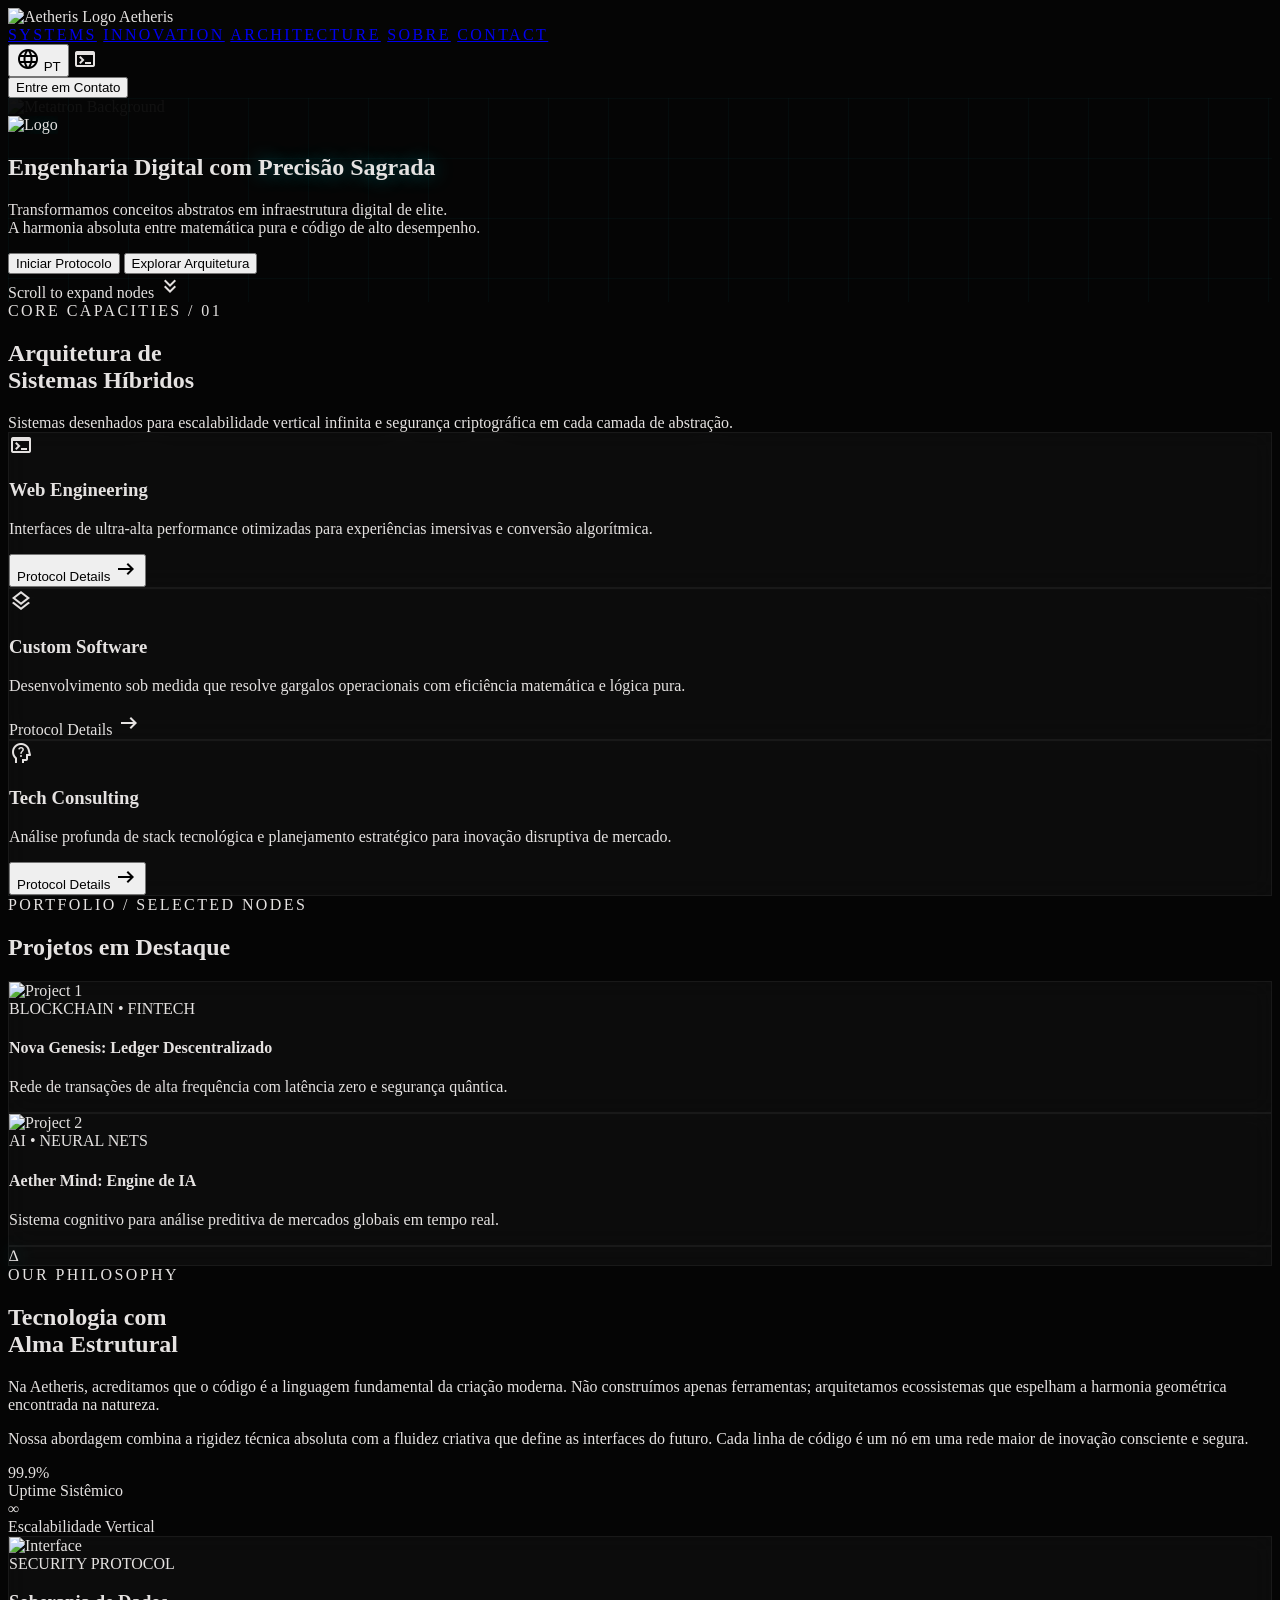
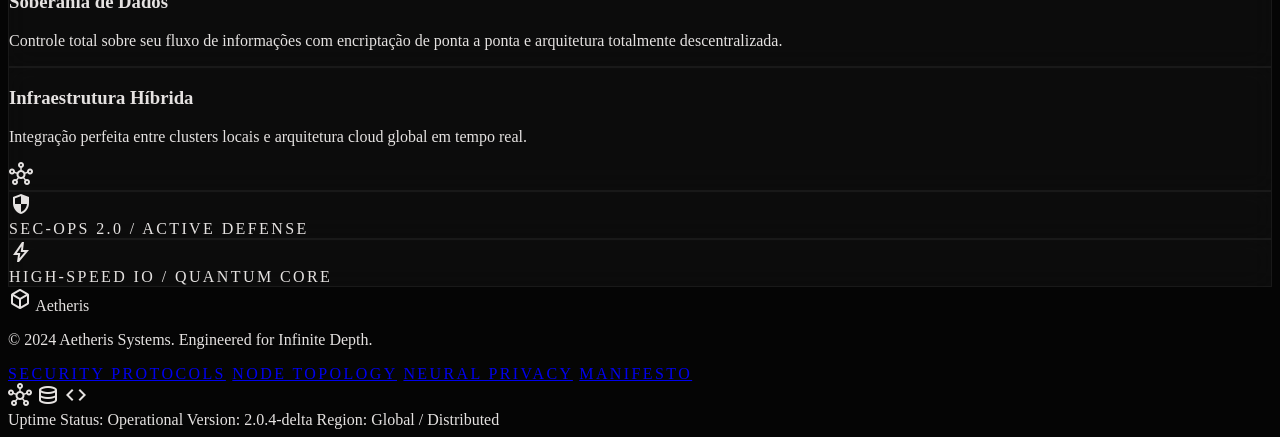
==== index.html @ 891f15b7 "initial commit - Aetheris project" ====
<!DOCTYPE html>

<html class="dark" lang="pt-BR"><head>
<meta charset="utf-8"/>
<meta content="width=device-width, initial-scale=1.0" name="viewport"/>
<script src="https://cdn.tailwindcss.com?plugins=forms,container-queries"></script>
<link href="https://fonts.googleapis.com/css2?family=Space+Grotesk:wght@300;400;500;600;700;800;900&amp;family=Inter:wght@300;400;500;600&amp;display=swap" rel="stylesheet"/>
<link href="https://fonts.googleapis.com/css2?family=Material+Symbols+Outlined:wght,FILL@100..700,0..1&amp;display=swap" rel="stylesheet"/>
<script id="tailwind-config">
      tailwind.config = {
        darkMode: "class",
        theme: {
          extend: {
            "colors": {
                    "surface-container": "#111111",
                    "surface-bright": "#1a1a1a",
                    "surface": "#050505",
                    "inverse-surface": "#e5e2e1",
                    "outline": "#849495",
                    "surface-container-high": "#181818",
                    "secondary": "#ebb2ff",
                    "on-secondary-fixed": "#320047",
                    "tertiary-container": "#d9d8e8",
                    "on-background": "#e5e2e1",
                    "on-secondary": "#520072",
                    "error-container": "#93000a",
                    "on-surface": "#e5e2e1",
                    "tertiary": "#f7f4ff",
                    "on-primary-fixed-variant": "#004f54",
                    "secondary-fixed": "#f8d8ff",
                    "secondary-fixed-dim": "#ebb2ff",
                    "surface-tint": "#00dbe9",
                    "on-error-container": "#ffdad6",
                    "on-primary-container": "#006970",
                    "on-tertiary-fixed": "#1a1b26",
                    "surface-container-low": "#0c0c0c",
                    "inverse-on-surface": "#313030",
                    "on-primary": "#00363a",
                    "primary": "#dbfcff",
                    "surface-container-lowest": "#050505",
                    "on-tertiary": "#2f303b",
                    "outline-variant": "#3b494b",
                    "secondary-container": "#b600f8",
                    "primary-container": "#00f0ff",
                    "on-error": "#690005",
                    "surface-container-highest": "#222222",
                    "on-tertiary-container": "#5d5e6b",
                    "on-secondary-fixed-variant": "#74009f",
                    "tertiary-fixed-dim": "#c6c5d4",
                    "primary-fixed": "#7df4ff",
                    "primary-fixed-dim": "#00dbe9",
                    "background": "#050505",
                    "on-surface-variant": "#aab8b9",
                    "on-primary-fixed": "#002022",
                    "tertiary-fixed": "#e2e1f1",
                    "on-tertiary-fixed-variant": "#454652",
                    "inverse-primary": "#006970",
                    "error": "#ffb4ab",
                    "surface-variant": "#1c1c1c",
                    "on-secondary-container": "#fff6fc",
                    "surface-dim": "#050505"
            },
            "borderRadius": {
                    "DEFAULT": "0px",
                    "lg": "1px",
                    "xl": "2px",
                    "full": "9999px"
            },
            "spacing": {
                    "unit": "4px",
                    "xs": "4px",
                    "sm": "8px",
                    "gutter": "24px",
                    "md": "16px",
                    "xl": "48px",
                    "xxl": "96px",
                    "container-max": "1440px",
                    "lg": "32px"
            },
            "fontFamily": {
                    "h1": ["Space Grotesk"],
                    "mono-data": ["Space Grotesk"],
                    "body-lg": ["Inter"],
                    "h2": ["Space Grotesk"],
                    "body-md": ["Inter"],
                    "h3": ["Space Grotesk"],
                    "label-caps": ["Space Grotesk"]
            },
            "fontSize": {
                    "h1": ["5.5rem", {"lineHeight": "1", "letterSpacing": "-0.04em", "fontWeight": "800"}],
                    "mono-data": ["0.75rem", {"lineHeight": "1.4", "letterSpacing": "0.1em", "fontWeight": "400"}],
                    "body-lg": ["1.25rem", {"lineHeight": "1.6", "letterSpacing": "0.01em", "fontWeight": "300"}],
                    "h2": ["4rem", {"lineHeight": "1.1", "letterSpacing": "-0.02em", "fontWeight": "700"}],
                    "body-md": ["1rem", {"lineHeight": "1.7", "letterSpacing": "0.02em", "fontWeight": "400"}],
                    "h3": ["2.25rem", {"lineHeight": "1.2", "letterSpacing": "-0.01em", "fontWeight": "600"}],
                    "label-caps": ["0.7rem", {"lineHeight": "1", "letterSpacing": "0.25em", "fontWeight": "700"}]
            }
          },
        },
      }
    </script>
<style>
        body { background-color: #050505; color: #e5e2e1; -webkit-font-smoothing: antialiased; }
        .glass-panel {
            background: rgba(255, 255, 255, 0.03);
            backdrop-filter: blur(12px);
            border: 1px solid rgba(255, 255, 255, 0.05);
            transition: all 0.5s cubic-bezier(0.4, 0, 0.2, 1);
        }
        .glass-panel:hover {
            background: rgba(255, 255, 255, 0.06);
            border-color: rgba(0, 240, 255, 0.3);
            box-shadow: 0 0 30px rgba(0, 240, 255, 0.05);
        }
        .glow-cyan { text-shadow: 0 0 20px rgba(0, 240, 255, 0.4); }
        .grid-bg {
            background-image: linear-gradient(rgba(0, 240, 255, 0.03) 1px, transparent 1px), 
                              linear-gradient(90deg, rgba(0, 240, 255, 0.03) 1px, transparent 1px);
            background-size: 60px 60px;
        }
        .action-button { 
            position: relative;
            overflow: hidden;
            transition: all 0.3s ease;
        }
        .action-button::before {
            content: '';
            position: absolute;
            top: 0; left: -100%;
            width: 100%; height: 100%;
            background: linear-gradient(90deg, transparent, rgba(255,255,255,0.2), transparent);
            transition: 0.5s;
        }
        .action-button:hover::before { left: 100%; }
        .metatron-bg {
            animation: rotate 60s linear infinite;
            opacity: 0.05;
        }
        @keyframes rotate { from { transform: rotate(0deg); } to { transform: rotate(360deg); } }
        .floating-light {
            filter: blur(100px);
            border-radius: 50%;
            position: absolute;
            z-index: 0;
            pointer-events: none;
        }
        .editorial-spacing { letter-spacing: 0.15em; text-transform: uppercase; }
    </style>
</head>
<body class="font-body-md overflow-x-hidden selection:bg-primary-container selection:text-on-primary">
<!-- Floating Ambient Lights -->
<div class="floating-light bg-primary-container/10 w-[600px] h-[600px] top-[-200px] left-[-100px]"></div>
<div class="floating-light bg-secondary/10 w-[500px] h-[500px] bottom-[-100px] right-[-100px]"></div>
<div class="floating-light bg-primary-container/5 w-[800px] h-[800px] top-[40%] right-[10%]"></div>
<!-- TopNavBar -->
<header class="fixed top-0 w-full z-50 flex justify-between items-center px-10 py-6 bg-surface/80 backdrop-blur-2xl border-b border-white/5">
<div class="text-2xl font-extrabold text-[#00F0FF] tracking-tighter flex items-center gap-3 group cursor-pointer">
<img alt="Aetheris Logo" class="w-8 h-8 object-contain group-hover:rotate-180 transition-transform duration-700 w-10 h-10" src="https://lh3.googleusercontent.com/aida/[base64]"/>
<span class="font-h1 text-xl uppercase tracking-[0.2em]">Aetheris</span>
</div>
<nav class="hidden lg:flex items-center gap-10 font-['Space_Grotesk'] editorial-spacing text-[10px] font-bold">
<a class="text-zinc-500 hover:text-white transition-colors" href="index.html">Systems</a>
<a class="text-zinc-500 hover:text-white transition-colors" href="#">Innovation</a>
<a class="text-zinc-500 hover:text-white transition-colors" href="#">Architecture</a>
<a class="text-zinc-500 hover:text-white transition-colors" href="sobre.html">Sobre</a>
<a class="text-zinc-500 hover:text-white transition-colors" href="contact.html">Contact</a>
</nav>
<div class="flex items-center gap-8">
<div class="hidden sm:flex gap-6 text-zinc-500">
<button 
  id="languageToggle"
  type="button"
  class="flex items-center gap-2 text-zinc-500 hover:text-primary-container transition-colors"
>
  <span class="material-symbols-outlined text-sm">language</span>
  <span id="languageLabel" class="font-['Space_Grotesk'] text-[9px] tracking-[0.2em] uppercase">PT</span>
</button>
<span class="material-symbols-outlined text-sm cursor-pointer hover:text-primary-container transition-colors">terminal</span>
</div>
<a href="contact.html">
  <button class="bg-white text-black font-['Space_Grotesk'] font-bold text-[9px] tracking-[0.2em] uppercase px-8 py-3 action-button hover:bg-primary-container transition-all">
    Entre em Contato
  </button>
</a>
</div>
</header>
<main>
<!-- Hero Section -->
<section class="relative min-h-screen flex items-center justify-center pt-24 grid-bg">
<!-- Subtle Rotating Metatron -->
<div class="absolute inset-0 flex items-center justify-center pointer-events-none overflow-hidden">
<img alt="Metatron Background" class="metatron-bg w-[1200px] max-w-none" data-alt="Faint, large geometric pattern of Metatron's Cube rotating slowly in the background" src="https://lh3.googleusercontent.com/aida/[base64]"/>
</div>
<div class="container mx-auto px-10 relative z-10 flex flex-col items-center text-center">
<div class="mb-12 relative">
<div class="w-40 h-40 md:w-56 md:h-56 relative flex items-center justify-center">
<img alt="Logo" class="w-full h-full drop-shadow-[0_0_50px_rgba(0,240,255,0.3)] z-10 glow-cyan" data-alt="High-detail crystalline Metatron's Cube logo with neon cyan lines" src="https://lh3.googleusercontent.com/aida/[base64]"/>
<div class="absolute inset-0 bg-primary-container/20 blur-[80px] rounded-full scale-110"></div>
</div>
</div>
<h1 class="font-h1 text-h1 text-on-background mb-8 max-w-5xl tracking-[-0.05em] leading-[0.9]">
                Engenharia Digital com <span class="text-primary-container glow-cyan">Precisão Sagrada</span>
</h1>
<p class="font-body-lg text-body-lg text-on-surface-variant max-w-3xl mb-16 opacity-80">
                Transformamos conceitos abstratos em infraestrutura digital de elite. <br class="hidden md:block"/>A harmonia absoluta entre matemática pura e código de alto desempenho.
            </p>
<div class="flex flex-col sm:flex-row gap-8">
<button class="bg-primary-container text-on-primary font-label-caps text-label-caps px-12 py-6 action-button shadow-[0_10px_40px_rgba(0,240,255,0.2)] hover:shadow-[0_15px_60px_rgba(0,240,255,0.4)] hover:-translate-y-1">
                    Iniciar Protocolo
                </button>
<button class="border border-white/20 text-white font-label-caps text-label-caps px-12 py-6 bg-white/5 backdrop-blur-md hover:bg-white/10 hover:border-white/40 transition-all">
                    Explorar Arquitetura
                </button>
</div>
</div>
<div class="absolute bottom-16 left-1/2 -translate-x-1/2 flex flex-col items-center gap-3 opacity-30">
<span class="text-[9px] font-label-caps tracking-[0.5em] uppercase">Scroll to expand nodes</span>
<span class="material-symbols-outlined animate-bounce text-lg">keyboard_double_arrow_down</span>
</div>
</section>
<!-- Services Section -->
<section class="py-xxl bg-surface relative overflow-hidden">
<div class="container mx-auto px-10 relative z-10">
<div class="flex flex-col md:flex-row justify-between items-end mb-24 gap-12">
<div class="max-w-2xl">
<span class="text-primary-container font-label-caps editorial-spacing mb-6 block">Core Capacities / 01</span>
<h2 class="font-h2 text-h2 text-on-background leading-none">Arquitetura de <br/>Sistemas Híbridos</h2>
</div>
<div class="text-on-surface-variant font-mono-data text-mono-data max-w-xs border-l border-primary-container/20 pl-10 leading-relaxed">
                    Sistemas desenhados para escalabilidade vertical infinita e segurança criptográfica em cada camada de abstração.
                </div>
</div>
<div class="grid grid-cols-1 md:grid-cols-3 gap-10">
<!-- Card 1 -->
<div class="glass-panel p-12 flex flex-col gap-8 group relative overflow-hidden">
<div class="absolute top-0 right-0 w-32 h-32 bg-primary-container/5 blur-3xl -mr-16 -mt-16 group-hover:bg-primary-container/20 transition-colors"></div>
<span class="material-symbols-outlined text-6xl text-primary-container/80 group-hover:scale-110 group-hover:text-primary-container transition-all duration-500">terminal</span>
<div>
<h3 class="font-h3 text-h3 mb-4">Web Engineering</h3>
<p class="text-on-surface-variant font-body-md opacity-70 group-hover:opacity-100 transition-opacity">Interfaces de ultra-alta performance otimizadas para experiências imersivas e conversão algorítmica.</p>
</div>
<button 
    onclick="window.location.href='WebEng.html'" 
    class="group mt-auto flex items-center gap-3 px-4 py-2 border border-primary-container rounded-lg text-primary-container font-label-caps text-[10px] tracking-widest uppercase hover:bg-primary-container hover:text-black transition-all duration-300"
>
    Protocol Details 
    <span class="material-symbols-outlined text-sm group-hover:translate-x-2 transition-transform duration-300">
        arrow_right_alt
    </span>
</button>
</div>
<!-- Card 2 -->
<div class="glass-panel p-12 flex flex-col gap-8 group relative overflow-hidden">
<div class="absolute top-0 right-0 w-32 h-32 bg-secondary/5 blur-3xl -mr-16 -mt-16 group-hover:bg-secondary/20 transition-colors"></div>
<span class="material-symbols-outlined text-6xl text-secondary/80 group-hover:scale-110 group-hover:text-secondary transition-all duration-500">layers</span>
<div>
<h3 class="font-h3 text-h3 mb-4">Custom Software</h3>
<p class="text-on-surface-variant font-body-md opacity-70 group-hover:opacity-100 transition-opacity">Desenvolvimento sob medida que resolve gargalos operacionais com eficiência matemática e lógica pura.</p>
</div>
<div class="mt-auto flex items-center gap-3 text-secondary font-label-caps text-[10px] tracking-widest uppercase">
                        Protocol Details <span class="material-symbols-outlined text-sm group-hover:translate-x-2 transition-transform">arrow_right_alt</span>
</div>
</div>
<!-- Card 3 -->
<div class="glass-panel p-12 flex flex-col gap-8 group relative overflow-hidden">
<div class="absolute top-0 right-0 w-32 h-32 bg-primary-container/5 blur-3xl -mr-16 -mt-16 group-hover:bg-primary-container/20 transition-colors"></div>
<span class="material-symbols-outlined text-6xl text-primary-container/80 group-hover:scale-110 group-hover:text-primary-container transition-all duration-500">psychology_alt</span>
<div>
<h3 class="font-h3 text-h3 mb-4">Tech Consulting</h3>
<p class="text-on-surface-variant font-body-md opacity-70 group-hover:opacity-100 transition-opacity">Análise profunda de stack tecnológica e planejamento estratégico para inovação disruptiva de mercado.</p>
</div>
<button class="mt-auto flex items-center gap-3 text-primary-container font-label-caps text-[10px] tracking-widest uppercase hover:opacity-80 transition-all">
    Protocol Details 
    <span class="material-symbols-outlined text-sm group-hover:translate-x-2 transition-transform">
        arrow_right_alt
    </span>
</button>
</div>
</div>
</div>
</section>
<!-- Featured Projects / Portfolio -->
<section class="py-xxl bg-surface-container-low border-y border-white/5">
<div class="container mx-auto px-10">
<div class="mb-20">
<span class="text-secondary font-label-caps editorial-spacing mb-4 block">Portfolio / Selected Nodes</span>
<h2 class="font-h2 text-h2">Projetos em Destaque</h2>
</div>
<div class="grid grid-cols-1 lg:grid-cols-2 gap-12">
<div class="group relative overflow-hidden glass-panel aspect-[16/9]">
<img alt="Project 1" class="absolute inset-0 w-full h-full object-cover grayscale opacity-40 group-hover:grayscale-0 group-hover:opacity-80 group-hover:scale-105 transition-all duration-700" data-alt="Macro shot of shimmering blue server room LEDs reflecting on glass panels" src="https://lh3.googleusercontent.com/aida-public/[base64]"/>
<div class="absolute inset-0 bg-gradient-to-t from-black via-black/40 to-transparent p-12 flex flex-col justify-end">
<span class="text-primary-container font-mono-data text-[10px] mb-2">BLOCKCHAIN • FINTECH</span>
<h4 class="font-h3 text-2xl mb-4 group-hover:translate-x-2 transition-transform">Nova Genesis: Ledger Descentralizado</h4>
<p class="text-on-surface-variant text-sm max-w-md opacity-0 group-hover:opacity-100 transition-all delay-100">Rede de transações de alta frequência com latência zero e segurança quântica.</p>
</div>
</div>
<div class="group relative overflow-hidden glass-panel aspect-[16/9]">
<img alt="Project 2" class="absolute inset-0 w-full h-full object-cover grayscale opacity-40 group-hover:grayscale-0 group-hover:opacity-80 group-hover:scale-105 transition-all duration-700" data-alt="Futuristic glowing purple architectural render with neural network patterns" src="https://lh3.googleusercontent.com/aida-public/[base64]"/>
<div class="absolute inset-0 bg-gradient-to-t from-black via-black/40 to-transparent p-12 flex flex-col justify-end">
<span class="text-secondary font-mono-data text-[10px] mb-2">AI • NEURAL NETS</span>
<h4 class="font-h3 text-2xl mb-4 group-hover:translate-x-2 transition-transform">Aether Mind: Engine de IA</h4>
<p class="text-on-surface-variant text-sm max-w-md opacity-0 group-hover:opacity-100 transition-all delay-100">Sistema cognitivo para análise preditiva de mercados globais em tempo real.</p>
</div>
</div>
</div>
</div>
</section>
<!-- About Section -->
<section class="py-xxl relative overflow-hidden bg-surface">
<div class="absolute inset-0 grid-bg opacity-10 pointer-events-none"></div>
<div class="container mx-auto px-10 relative z-10">
<div class="grid grid-cols-1 lg:grid-cols-2 gap-32 items-center">
<div class="relative group">
<div class="aspect-square glass-panel rounded-full overflow-hidden border border-primary-container/20 flex items-center justify-center p-16 group-hover:border-primary-container/40 transition-all duration-1000">
<div class="w-full h-full flex items-center justify-center">
  <div class="relative w-72 h-72">

    <div class="absolute inset-0 border border-primary-container/30 rounded-full animate-pulse"></div>

    <div class="absolute inset-6 border border-primary-container/20 rounded-full"></div>

    <div class="absolute inset-12 border border-primary-container/10 rounded-full"></div>

    <div class="absolute inset-0 flex items-center justify-center">
      <span class="text-primary-container text-6xl font-bold tracking-widest glow-cyan">
        ∆
      </span>
    </div>

  </div>
</div>
</div>
<!-- Decorative Orbits -->
<div class="absolute inset-[-20px] border border-primary-container/10 rounded-full animate-[spin_25s_linear_infinite] pointer-events-none"></div>
<div class="absolute inset-[-50px] border border-secondary/5 rounded-full animate-[spin_45s_linear_infinite_reverse] pointer-events-none"></div>
</div>
<div>
<span class="text-primary-container font-label-caps editorial-spacing mb-6 block">Our Philosophy</span>
<h2 class="font-h2 text-h2 mb-10">Tecnologia com <br/>Alma Estrutural</h2>
<div class="space-y-8 text-on-surface-variant font-body-lg">
<p>
                            Na Aetheris, acreditamos que o código é a linguagem fundamental da criação moderna. Não construímos apenas ferramentas; arquitetamos ecossistemas que espelham a harmonia geométrica encontrada na natureza.
                        </p>
<p>
                            Nossa abordagem combina a rigidez técnica absoluta com a fluidez criativa que define as interfaces do futuro. Cada linha de código é um nó em uma rede maior de inovação consciente e segura.
                        </p>
</div>
<div class="mt-16 grid grid-cols-2 gap-12 border-t border-white/5 pt-16">
<div>
<div class="font-h3 text-4xl text-primary-container mb-2">99.9%</div>
<div class="font-mono-data text-[10px] text-zinc-500 uppercase tracking-widest">Uptime Sistêmico</div>
</div>
<div>
<div class="font-h3 text-4xl text-secondary mb-2">∞</div>
<div class="font-mono-data text-[10px] text-zinc-500 uppercase tracking-widest">Escalabilidade Vertical</div>
</div>
</div>
</div>
</div>
</div>
</section>
<!-- Bento Grid / Features -->
<section class="py-xxl bg-surface-container-low">
<div class="container mx-auto px-10">
<div class="grid grid-cols-1 md:grid-cols-4 grid-rows-2 gap-6 h-full md:h-[650px]">
<div class="md:col-span-2 md:row-span-2 glass-panel p-12 flex flex-col justify-end relative group overflow-hidden border-primary-container/10">
<div class="absolute inset-0 bg-gradient-to-t from-surface to-transparent opacity-80 z-10"></div>
<img alt="Interface" class="absolute inset-0 w-full h-full object-cover opacity-30 group-hover:scale-110 transition-transform duration-1000" data-alt="Complex holographic data visualization in a futuristic interface" src="https://lh3.googleusercontent.com/aida-public/[base64]"/>
<div class="relative z-20">
<span class="text-primary-container font-mono-data text-[10px] mb-4 block">SECURITY PROTOCOL</span>
<h3 class="font-h3 text-3xl mb-6">Soberania de Dados</h3>
<p class="text-on-surface-variant max-w-sm font-body-md opacity-80">Controle total sobre seu fluxo de informações com encriptação de ponta a ponta e arquitetura totalmente descentralizada.</p>
</div>
</div>
<div class="md:col-span-2 glass-panel p-10 flex items-center justify-between group hover:bg-white/[0.05]">
<div class="max-w-md">
<h3 class="font-h3 text-2xl mb-3">Infraestrutura Híbrida</h3>
<p class="text-on-surface-variant text-sm opacity-70">Integração perfeita entre clusters locais e arquitetura cloud global em tempo real.</p>
</div>
<span class="material-symbols-outlined text-5xl text-primary-container opacity-30 group-hover:opacity-100 group-hover:rotate-180 transition-all duration-700">hub</span>
</div>
<div class="glass-panel p-10 flex flex-col justify-between group hover:border-secondary/40">
<span class="material-symbols-outlined text-4xl text-secondary mb-8 group-hover:scale-110 transition-transform">security</span>
<div class="font-label-caps editorial-spacing text-[9px] text-on-surface-variant">Sec-Ops 2.0 / Active Defense</div>
</div>
<div class="glass-panel p-10 flex flex-col justify-between bg-primary-container text-on-primary group">
<span class="material-symbols-outlined text-4xl group-hover:animate-pulse">bolt</span>
<div class="font-label-caps editorial-spacing text-[9px]">High-Speed IO / Quantum Core</div>
</div>
</div>
</div>
</section>

  </div>
</form>
</div>
</div>
</div>
</div>
</section>
</main>
<!-- Footer -->
<footer class="w-full py-20 px-10 bg-[#050505] border-t border-white/5">
<div class="container mx-auto">
<div class="flex flex-col md:flex-row justify-between items-start md:items-center gap-12 mb-16">
<div class="flex flex-col gap-4">
<div class="text-2xl font-black text-white flex items-center gap-3">
<span class="material-symbols-outlined text-primary-container text-3xl">deployed_code</span>
<span class="font-h1 text-xl uppercase tracking-[0.2em]">Aetheris</span>
</div>
<p class="font-['Space_Grotesk'] text-[9px] tracking-[0.3em] uppercase text-zinc-600">
                    © 2024 Aetheris Systems. Engineered for Infinite Depth.
                </p>
</div>
<div class="flex flex-wrap gap-x-12 gap-y-6 font-['Space_Grotesk'] editorial-spacing text-[9px] font-bold">
<a class="text-zinc-500 hover:text-white transition-colors" href="Security.html">Security Protocols</a>
<a class="text-zinc-500 hover:text-white transition-colors" href="#">Node Topology</a>
<a class="text-zinc-500 hover:text-white transition-colors" href="#">Neural Privacy</a>
<a class="text-zinc-500 hover:text-white transition-colors" href="#">Manifesto</a>
</div>
<div class="flex gap-6 text-zinc-600">
<span class="material-symbols-outlined cursor-pointer hover:text-primary-container hover:scale-110 transition-all">hub</span>
<span class="material-symbols-outlined cursor-pointer hover:text-primary-container hover:scale-110 transition-all">database</span>
<span class="material-symbols-outlined cursor-pointer hover:text-primary-container hover:scale-110 transition-all">code</span>
</div>
</div>
<div class="pt-8 border-t border-white/5 flex flex-col md:flex-row justify-between items-center gap-4 text-[8px] font-mono-data text-zinc-700 tracking-[0.2em] uppercase">
<span>Uptime Status: Operational</span>
<span>Version: 2.0.4-delta</span>
<span>Region: Global / Distributed</span>
</div>
</div>
</footer>
</body></html>
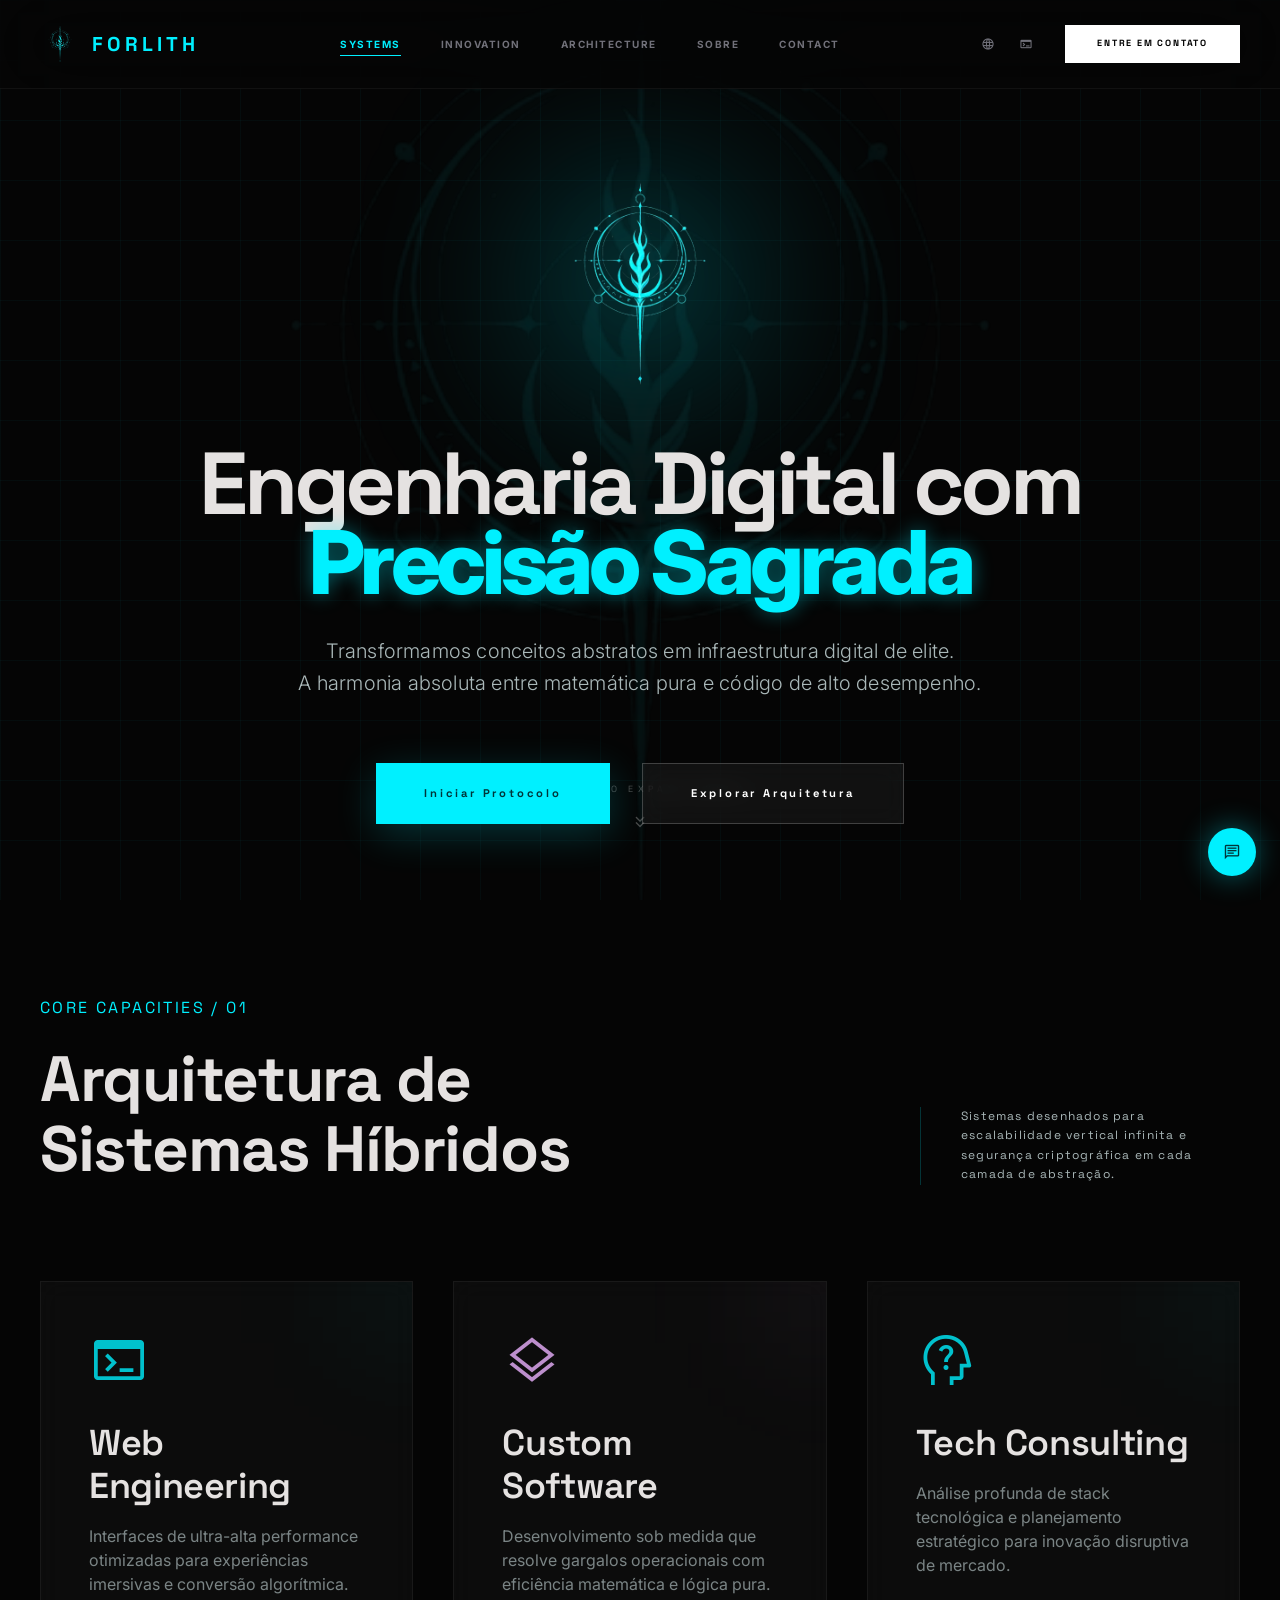
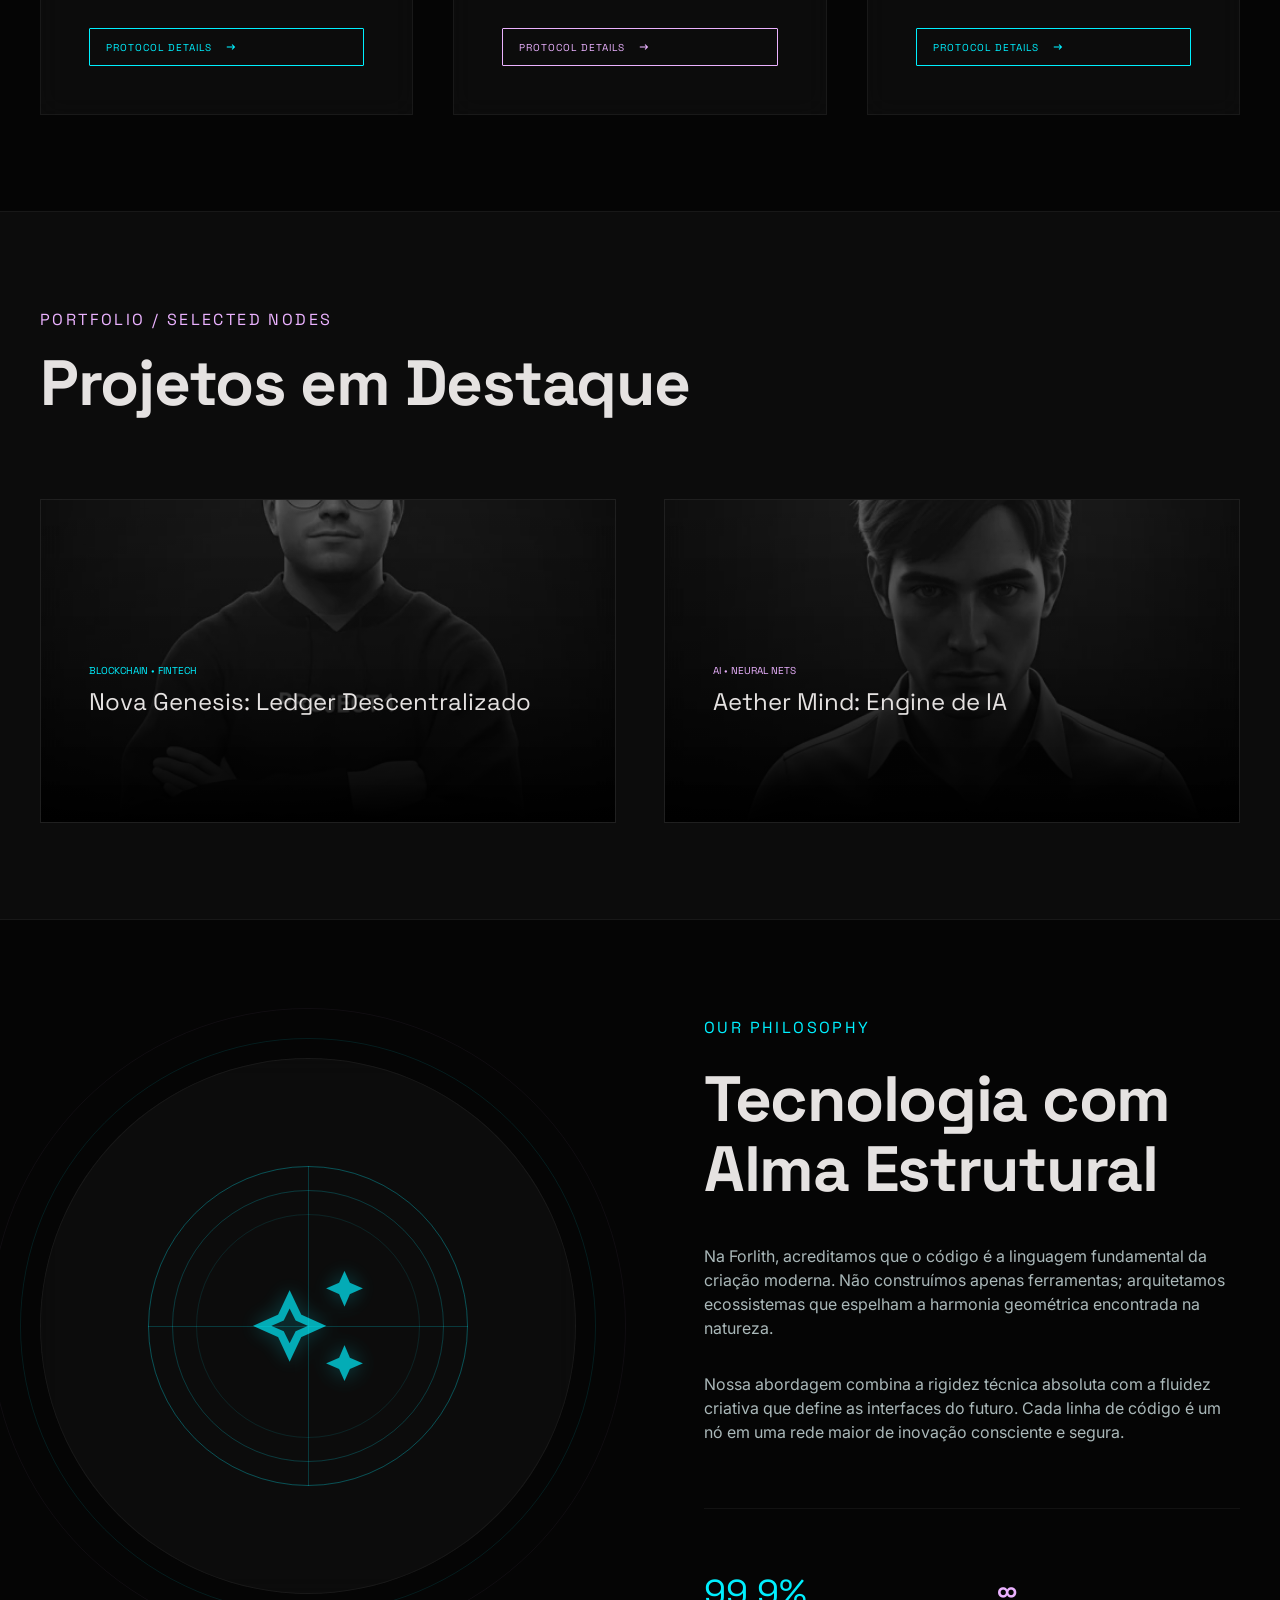
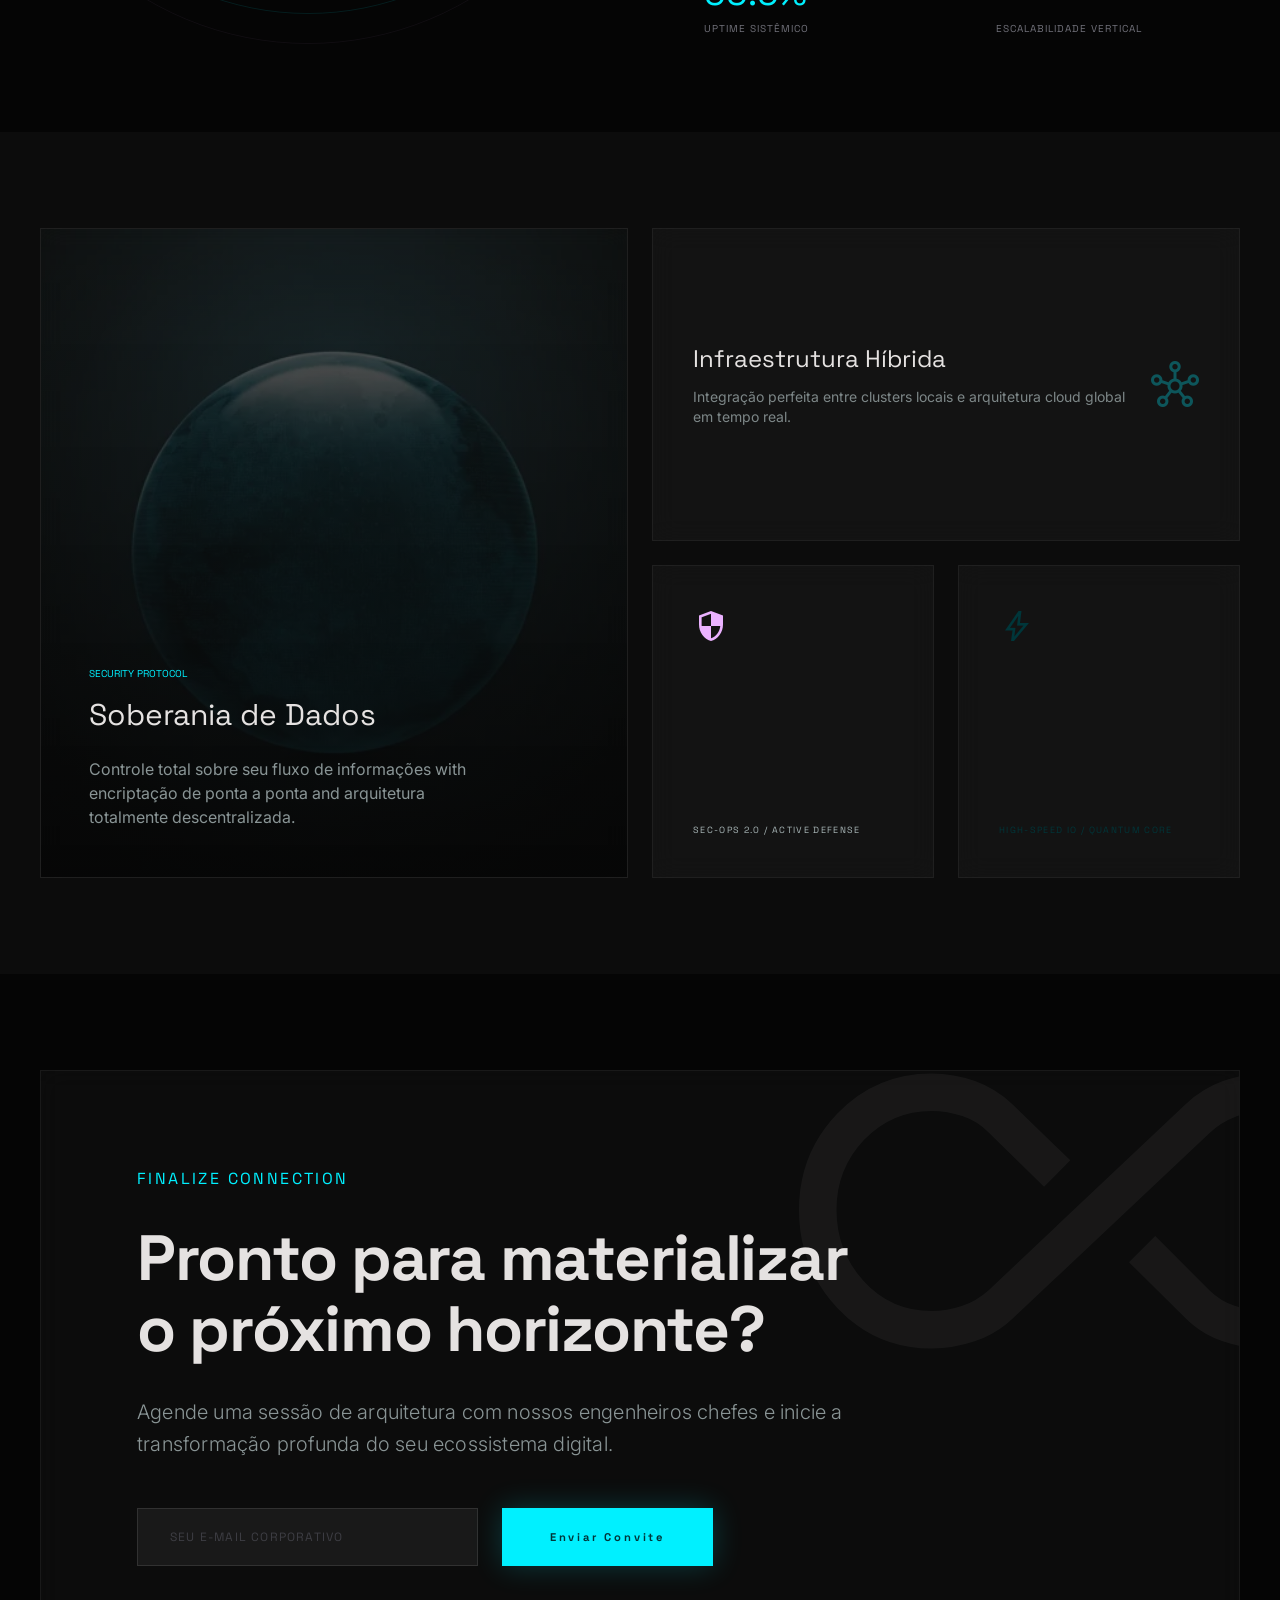
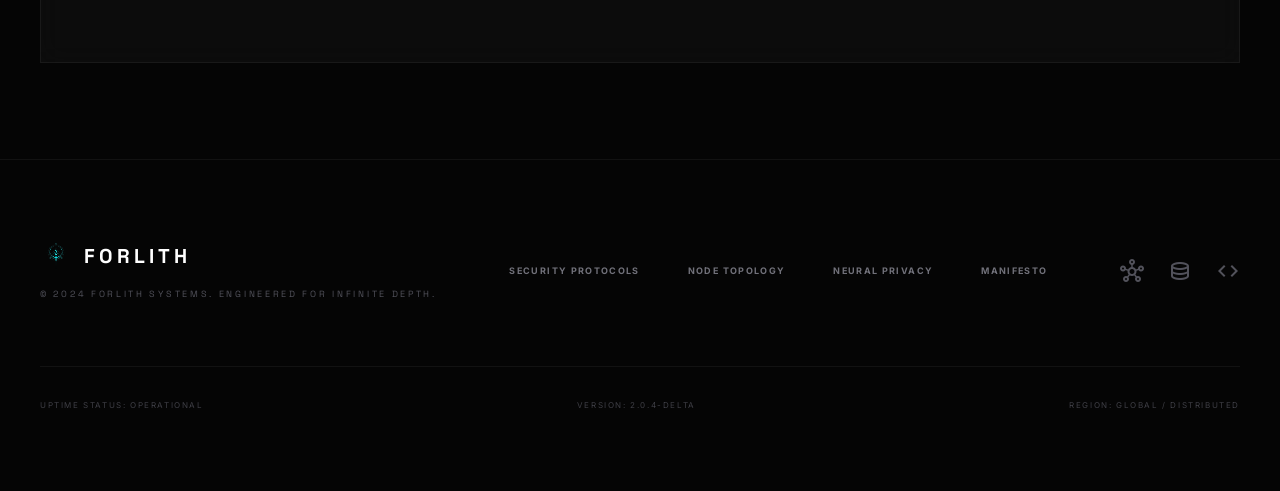
==== commit 825f5e3d: "Melhoria UI" ====
--- a/index.html
+++ b/index.html
@@ -1,435 +1,315 @@
 <!DOCTYPE html>
-
-<html class="dark" lang="pt-BR"><head>
-<meta charset="utf-8"/>
-<meta content="width=device-width, initial-scale=1.0" name="viewport"/>
-<script src="https://cdn.tailwindcss.com?plugins=forms,container-queries"></script>
-<link href="https://fonts.googleapis.com/css2?family=Space+Grotesk:wght@300;400;500;600;700;800;900&amp;family=Inter:wght@300;400;500;600&amp;display=swap" rel="stylesheet"/>
-<link href="https://fonts.googleapis.com/css2?family=Material+Symbols+Outlined:wght,FILL@100..700,0..1&amp;display=swap" rel="stylesheet"/>
-<script id="tailwind-config">
-      tailwind.config = {
-        darkMode: "class",
-        theme: {
-          extend: {
-            "colors": {
-                    "surface-container": "#111111",
-                    "surface-bright": "#1a1a1a",
-                    "surface": "#050505",
-                    "inverse-surface": "#e5e2e1",
-                    "outline": "#849495",
-                    "surface-container-high": "#181818",
-                    "secondary": "#ebb2ff",
-                    "on-secondary-fixed": "#320047",
-                    "tertiary-container": "#d9d8e8",
-                    "on-background": "#e5e2e1",
-                    "on-secondary": "#520072",
-                    "error-container": "#93000a",
-                    "on-surface": "#e5e2e1",
-                    "tertiary": "#f7f4ff",
-                    "on-primary-fixed-variant": "#004f54",
-                    "secondary-fixed": "#f8d8ff",
-                    "secondary-fixed-dim": "#ebb2ff",
-                    "surface-tint": "#00dbe9",
-                    "on-error-container": "#ffdad6",
-                    "on-primary-container": "#006970",
-                    "on-tertiary-fixed": "#1a1b26",
-                    "surface-container-low": "#0c0c0c",
-                    "inverse-on-surface": "#313030",
-                    "on-primary": "#00363a",
-                    "primary": "#dbfcff",
-                    "surface-container-lowest": "#050505",
-                    "on-tertiary": "#2f303b",
-                    "outline-variant": "#3b494b",
-                    "secondary-container": "#b600f8",
-                    "primary-container": "#00f0ff",
-                    "on-error": "#690005",
-                    "surface-container-highest": "#222222",
-                    "on-tertiary-container": "#5d5e6b",
-                    "on-secondary-fixed-variant": "#74009f",
-                    "tertiary-fixed-dim": "#c6c5d4",
-                    "primary-fixed": "#7df4ff",
-                    "primary-fixed-dim": "#00dbe9",
-                    "background": "#050505",
-                    "on-surface-variant": "#aab8b9",
-                    "on-primary-fixed": "#002022",
-                    "tertiary-fixed": "#e2e1f1",
-                    "on-tertiary-fixed-variant": "#454652",
-                    "inverse-primary": "#006970",
-                    "error": "#ffb4ab",
-                    "surface-variant": "#1c1c1c",
-                    "on-secondary-container": "#fff6fc",
-                    "surface-dim": "#050505"
-            },
-            "borderRadius": {
-                    "DEFAULT": "0px",
-                    "lg": "1px",
-                    "xl": "2px",
-                    "full": "9999px"
-            },
-            "spacing": {
-                    "unit": "4px",
-                    "xs": "4px",
-                    "sm": "8px",
-                    "gutter": "24px",
-                    "md": "16px",
-                    "xl": "48px",
-                    "xxl": "96px",
-                    "container-max": "1440px",
-                    "lg": "32px"
-            },
-            "fontFamily": {
-                    "h1": ["Space Grotesk"],
-                    "mono-data": ["Space Grotesk"],
-                    "body-lg": ["Inter"],
-                    "h2": ["Space Grotesk"],
-                    "body-md": ["Inter"],
-                    "h3": ["Space Grotesk"],
-                    "label-caps": ["Space Grotesk"]
-            },
-            "fontSize": {
-                    "h1": ["5.5rem", {"lineHeight": "1", "letterSpacing": "-0.04em", "fontWeight": "800"}],
-                    "mono-data": ["0.75rem", {"lineHeight": "1.4", "letterSpacing": "0.1em", "fontWeight": "400"}],
-                    "body-lg": ["1.25rem", {"lineHeight": "1.6", "letterSpacing": "0.01em", "fontWeight": "300"}],
-                    "h2": ["4rem", {"lineHeight": "1.1", "letterSpacing": "-0.02em", "fontWeight": "700"}],
-                    "body-md": ["1rem", {"lineHeight": "1.7", "letterSpacing": "0.02em", "fontWeight": "400"}],
-                    "h3": ["2.25rem", {"lineHeight": "1.2", "letterSpacing": "-0.01em", "fontWeight": "600"}],
-                    "label-caps": ["0.7rem", {"lineHeight": "1", "letterSpacing": "0.25em", "fontWeight": "700"}]
-            }
-          },
-        },
-      }
-    </script>
-<style>
-        body { background-color: #050505; color: #e5e2e1; -webkit-font-smoothing: antialiased; }
-        .glass-panel {
-            background: rgba(255, 255, 255, 0.03);
-            backdrop-filter: blur(12px);
-            border: 1px solid rgba(255, 255, 255, 0.05);
-            transition: all 0.5s cubic-bezier(0.4, 0, 0.2, 1);
-        }
-        .glass-panel:hover {
-            background: rgba(255, 255, 255, 0.06);
-            border-color: rgba(0, 240, 255, 0.3);
-            box-shadow: 0 0 30px rgba(0, 240, 255, 0.05);
-        }
-        .glow-cyan { text-shadow: 0 0 20px rgba(0, 240, 255, 0.4); }
-        .grid-bg {
-            background-image: linear-gradient(rgba(0, 240, 255, 0.03) 1px, transparent 1px), 
-                              linear-gradient(90deg, rgba(0, 240, 255, 0.03) 1px, transparent 1px);
-            background-size: 60px 60px;
-        }
-        .action-button { 
-            position: relative;
-            overflow: hidden;
-            transition: all 0.3s ease;
-        }
-        .action-button::before {
-            content: '';
-            position: absolute;
-            top: 0; left: -100%;
-            width: 100%; height: 100%;
-            background: linear-gradient(90deg, transparent, rgba(255,255,255,0.2), transparent);
-            transition: 0.5s;
-        }
-        .action-button:hover::before { left: 100%; }
-        .metatron-bg {
-            animation: rotate 60s linear infinite;
-            opacity: 0.05;
-        }
-        @keyframes rotate { from { transform: rotate(0deg); } to { transform: rotate(360deg); } }
-        .floating-light {
-            filter: blur(100px);
-            border-radius: 50%;
-            position: absolute;
-            z-index: 0;
-            pointer-events: none;
-        }
-        .editorial-spacing { letter-spacing: 0.15em; text-transform: uppercase; }
-    </style>
-</head>
-<body class="font-body-md overflow-x-hidden selection:bg-primary-container selection:text-on-primary">
-<!-- Floating Ambient Lights -->
-<div class="floating-light bg-primary-container/10 w-[600px] h-[600px] top-[-200px] left-[-100px]"></div>
-<div class="floating-light bg-secondary/10 w-[500px] h-[500px] bottom-[-100px] right-[-100px]"></div>
-<div class="floating-light bg-primary-container/5 w-[800px] h-[800px] top-[40%] right-[10%]"></div>
-<!-- TopNavBar -->
-<header class="fixed top-0 w-full z-50 flex justify-between items-center px-10 py-6 bg-surface/80 backdrop-blur-2xl border-b border-white/5">
-<div class="text-2xl font-extrabold text-[#00F0FF] tracking-tighter flex items-center gap-3 group cursor-pointer">
-<img alt="Aetheris Logo" class="w-8 h-8 object-contain group-hover:rotate-180 transition-transform duration-700 w-10 h-10" src="https://lh3.googleusercontent.com/aida/[base64]"/>
-<span class="font-h1 text-xl uppercase tracking-[0.2em]">Aetheris</span>
-</div>
-<nav class="hidden lg:flex items-center gap-10 font-['Space_Grotesk'] editorial-spacing text-[10px] font-bold">
-<a class="text-zinc-500 hover:text-white transition-colors" href="index.html">Systems</a>
-<a class="text-zinc-500 hover:text-white transition-colors" href="#">Innovation</a>
-<a class="text-zinc-500 hover:text-white transition-colors" href="#">Architecture</a>
-<a class="text-zinc-500 hover:text-white transition-colors" href="sobre.html">Sobre</a>
-<a class="text-zinc-500 hover:text-white transition-colors" href="contact.html">Contact</a>
-</nav>
-<div class="flex items-center gap-8">
-<div class="hidden sm:flex gap-6 text-zinc-500">
-<button 
-  id="languageToggle"
-  type="button"
-  class="flex items-center gap-2 text-zinc-500 hover:text-primary-container transition-colors"
->
-  <span class="material-symbols-outlined text-sm">language</span>
-  <span id="languageLabel" class="font-['Space_Grotesk'] text-[9px] tracking-[0.2em] uppercase">PT</span>
-</button>
-<span class="material-symbols-outlined text-sm cursor-pointer hover:text-primary-container transition-colors">terminal</span>
-</div>
-<a href="contact.html">
-  <button class="bg-white text-black font-['Space_Grotesk'] font-bold text-[9px] tracking-[0.2em] uppercase px-8 py-3 action-button hover:bg-primary-container transition-all">
-    Entre em Contato
-  </button>
-</a>
-</div>
-</header>
-<main>
-<!-- Hero Section -->
-<section class="relative min-h-screen flex items-center justify-center pt-24 grid-bg">
-<!-- Subtle Rotating Metatron -->
-<div class="absolute inset-0 flex items-center justify-center pointer-events-none overflow-hidden">
-<img alt="Metatron Background" class="metatron-bg w-[1200px] max-w-none" data-alt="Faint, large geometric pattern of Metatron's Cube rotating slowly in the background" src="https://lh3.googleusercontent.com/aida/[base64]"/>
-</div>
-<div class="container mx-auto px-10 relative z-10 flex flex-col items-center text-center">
-<div class="mb-12 relative">
-<div class="w-40 h-40 md:w-56 md:h-56 relative flex items-center justify-center">
-<img alt="Logo" class="w-full h-full drop-shadow-[0_0_50px_rgba(0,240,255,0.3)] z-10 glow-cyan" data-alt="High-detail crystalline Metatron's Cube logo with neon cyan lines" src="https://lh3.googleusercontent.com/aida/[base64]"/>
-<div class="absolute inset-0 bg-primary-container/20 blur-[80px] rounded-full scale-110"></div>
-</div>
-</div>
-<h1 class="font-h1 text-h1 text-on-background mb-8 max-w-5xl tracking-[-0.05em] leading-[0.9]">
-                Engenharia Digital com <span class="text-primary-container glow-cyan">Precisão Sagrada</span>
-</h1>
-<p class="font-body-lg text-body-lg text-on-surface-variant max-w-3xl mb-16 opacity-80">
-                Transformamos conceitos abstratos em infraestrutura digital de elite. <br class="hidden md:block"/>A harmonia absoluta entre matemática pura e código de alto desempenho.
-            </p>
-<div class="flex flex-col sm:flex-row gap-8">
-<button class="bg-primary-container text-on-primary font-label-caps text-label-caps px-12 py-6 action-button shadow-[0_10px_40px_rgba(0,240,255,0.2)] hover:shadow-[0_15px_60px_rgba(0,240,255,0.4)] hover:-translate-y-1">
-                    Iniciar Protocolo
+<html class="dark" lang="pt-BR">
+  <head>
+    <meta charset="utf-8" />
+    <meta content="width=device-width, initial-scale=1.0" name="viewport" />
+
+    <link href="https://fonts.googleapis.com/css2?family=Space+Grotesk:wght@300;400;500;600;700;800;900&amp;family=Inter:wght@300;400;500;600&amp;display=swap" rel="stylesheet" />
+    <link href="https://fonts.googleapis.com/css2?family=Material+Symbols+Outlined:wght,FILL@100..700,0..1&amp;display=swap" rel="stylesheet" />
+    <script src="assets/js/tailwind.config.js"></script>
+    <link href="assets/css/style.css" rel="stylesheet" />
+    <title>Forlith - Systems</title>
+    <meta name="description" content="Engenharia Web e Sistemas Personalizados da Forlith." />
+
+    <!-- SEO & Open Graph Meta Tags -->
+    <meta property="og:title" content="Forlith - Engenharia Web e Sistemas Personalizados" />
+    <meta property="og:description" content="Transformamos conceitos abstratos em infraestrutura digital de elite." />
+    <meta property="og:image" content="assets/images/image_2.webp" />
+    <meta property="og:type" content="website" />
+    <meta name="twitter:card" content="summary_large_image" />
+  </head>
+
+  <body class="font-body-md overflow-x-hidden selection:bg-primary-container selection:text-on-primary">
+    <!-- Chatbot Widget -->
+    <div id="chatbot" class="fixed bottom-6 right-6 z-[9999] font-['Inter']">
+      <button id="chatToggle" class="bg-primary-container text-on-primary w-12 h-12 rounded-full shadow-[0_0_30px_rgba(0,240,255,0.4)] flex items-center justify-center">
+        <span class="material-symbols-outlined text-lg">chat</span>
+      </button>
+
+      <div id="chatWindow" class="hidden w-[280px] max-w-[calc(100vw-32px)] mt-4 glass-panel bg-surface-container-highest border border-primary-container/20">
+        <div class="p-4 border-b border-white/10">
+          <h3 class="font-['Space_Grotesk'] text-primary-container uppercase tracking-[0.2em] text-sm">
+            Forlith Assistant
+          </h3>
+          <p class="text-on-surface-variant text-xs mt-2">
+            Escolha uma pergunta ou digite sua dúvida.
+          </p>
+        </div>
+
+        <div id="chatMessages" class="p-4 h-[240px] overflow-y-auto flex flex-col gap-3 text-sm">
+          <div class="bg-white/5 border border-white/10 p-3 text-on-surface">
+            Olá! Sou o assistente da Forlith. Como posso ajudar?
+          </div>
+        </div>
+
+        <div class="p-4 border-t border-white/10">
+          <div class="grid grid-cols-1 gap-2 mb-3">
+            <button class="chat-option" data-question="servicos">Quais serviços vocês oferecem?</button>
+            <button class="chat-option" data-question="prazo">Qual o prazo médio de um projeto?</button>
+            <button class="chat-option" data-question="orcamento">Como solicito um orçamento?</button>
+          </div>
+
+          <div class="flex gap-2">
+            <input id="chatInput" class="bg-white/5 border border-white/10 px-3 py-3 text-white focus:outline-none focus:border-primary-container w-full text-xs" placeholder="Digite sua dúvida..." />
+            <button id="chatSend" class="bg-primary-container text-on-primary px-4 font-bold">
+              Enviar
+            </button>
+          </div>
+        </div>
+      </div>
+    </div>
+
+    <div id="app-header"></div>
+
+    <main>
+      <!-- Hero Section -->
+      <section class="relative min-h-screen flex items-center justify-center pt-24 grid-bg">
+        <!-- Subtle Rotating Metatron -->
+        <div class="absolute inset-0 flex items-center justify-center pointer-events-none overflow-hidden">
+          <img alt="Metatron Background" class="metatron-bg w-[1200px] max-w-none" data-alt="Faint, large geometric pattern of Metatron's Cube rotating slowly in the background" src="assets/images/image_2.webp" />
+        </div>
+
+        <div class="container mx-auto px-10 relative z-10 flex flex-col items-center text-center">
+          <div class="mb-12 relative">
+            <div class="w-40 h-40 md:w-56 md:h-56 relative flex items-center justify-center">
+              <img alt="Logo" class="w-full h-full drop-shadow-[0_0_50px_rgba(0,240,255,0.3)] z-10 glow-cyan" data-alt="High-detail crystalline Metatron's Cube logo with neon cyan lines" src="assets/images/image_2.webp" />
+              <div class="absolute inset-0 bg-primary-container/20 blur-[80px] rounded-full scale-110"></div>
+            </div>
+          </div>
+
+          <h1 class="font-h1 text-h1 text-on-background mb-8 max-w-5xl tracking-[-0.05em] leading-[0.9] animate-on-scroll">
+            Engenharia Digital com <span class="text-primary-container glow-cyan">Precisão Sagrada</span>
+          </h1>
+
+          <p class="font-body-lg text-body-lg text-on-surface-variant max-w-3xl mb-16 opacity-80 animate-on-scroll" style="transition-delay: 0.1s;">
+            Transformamos conceitos abstratos em infraestrutura digital de elite. <br class="hidden md:block" />
+            A harmonia absoluta entre matemática pura e código de alto desempenho.
+          </p>
+
+          <div class="flex flex-col sm:flex-row gap-8 animate-on-scroll" style="transition-delay: 0.2s;">
+            <button class="bg-primary-container text-on-primary font-label-caps text-label-caps px-12 py-6 action-button shadow-[0_10px_40px_rgba(0,240,255,0.2)] hover:shadow-[0_15px_60px_rgba(0,240,255,0.4)] hover:-translate-y-1">
+              Iniciar Protocolo
+            </button>
+            <button class="border border-white/20 text-white font-label-caps text-label-caps px-12 py-6 bg-white/5 backdrop-blur-md hover:bg-white/10 hover:border-white/40 transition-all">
+              Explorar Arquitetura
+            </button>
+          </div>
+        </div>
+
+        <div class="absolute bottom-16 left-1/2 -translate-x-1/2 flex flex-col items-center gap-3 opacity-30">
+          <span class="text-[9px] font-label-caps tracking-[0.5em] uppercase">Scroll to expand nodes</span>
+          <span class="material-symbols-outlined animate-bounce text-lg">keyboard_double_arrow_down</span>
+        </div>
+      </section>
+
+      <!-- Services Section -->
+      <section class="py-xxl bg-surface relative overflow-hidden">
+        <div class="container mx-auto px-10 relative z-10">
+          <div class="flex flex-col md:flex-row justify-between items-end mb-24 gap-12">
+            <div class="max-w-2xl animate-on-scroll">
+              <span class="text-primary-container font-label-caps editorial-spacing mb-6 block">Core Capacities / 01</span>
+              <h2 class="font-h2 text-h2 text-on-background leading-none">Arquitetura de <br />Sistemas Híbridos</h2>
+            </div>
+            <div class="text-on-surface-variant font-mono-data text-mono-data max-w-xs border-l border-primary-container/20 pl-10 leading-relaxed">
+              Sistemas desenhados para escalabilidade vertical infinita e segurança criptográfica em cada camada de abstração.
+            </div>
+          </div>
+
+          <div class="grid grid-cols-1 md:grid-cols-3 gap-10">
+            <!-- Card 1 -->
+            <div class="glass-panel p-12 flex flex-col gap-8 group relative overflow-hidden animate-on-scroll">
+              <div class="absolute top-0 right-0 w-32 h-32 bg-primary-container/5 blur-3xl -mr-16 -mt-16 group-hover:bg-primary-container/20 transition-colors"></div>
+              <span class="material-symbols-outlined text-6xl text-primary-container/80 group-hover:scale-110 group-hover:text-primary-container transition-all duration-500">terminal</span>
+              <div>
+                <h3 class="font-h3 text-h3 mb-4">Web Engineering</h3>
+                <p class="text-on-surface-variant font-body-md opacity-70 group-hover:opacity-100 transition-opacity">Interfaces de ultra-alta performance otimizadas para experiências imersivas e conversão algorítmica.</p>
+              </div>
+              <button id="btn-web-engineering" class="group mt-auto flex items-center gap-3 px-4 py-2 border border-primary-container rounded-lg text-primary-container font-label-caps text-[10px] tracking-widest uppercase hover:bg-primary-container hover:text-black transition-all duration-300">
+                Protocol Details
+                <span class="material-symbols-outlined text-sm group-hover:translate-x-2 transition-transform duration-300">arrow_right_alt</span>
+              </button>
+            </div>
+
+            <!-- Card 2 -->
+            <div class="glass-panel p-12 flex flex-col gap-8 group relative overflow-hidden animate-on-scroll">
+              <div class="absolute top-0 right-0 w-32 h-32 bg-secondary/5 blur-3xl -mr-16 -mt-16 group-hover:bg-secondary/20 transition-colors"></div>
+              <span class="material-symbols-outlined text-6xl text-secondary/80 group-hover:scale-110 group-hover:text-secondary transition-all duration-500">layers</span>
+              <div>
+                <h3 class="font-h3 text-h3 mb-4">Custom Software</h3>
+                <p class="text-on-surface-variant font-body-md opacity-70 group-hover:opacity-100 transition-opacity">Desenvolvimento sob medida que resolve gargalos operacionais com eficiência matemática e lógica pura.</p>
+              </div>
+              <button id="btn-custom-software" class="group mt-auto flex items-center gap-3 px-4 py-2 border border-secondary rounded-lg text-secondary font-label-caps text-[10px] tracking-widest uppercase hover:bg-secondary hover:text-black transition-all duration-300">
+                Protocol Details
+                <span class="material-symbols-outlined text-sm group-hover:translate-x-2 transition-transform duration-300">arrow_right_alt</span>
+              </button>
+            </div>
+
+            <!-- Card 3 -->
+            <div class="glass-panel p-12 flex flex-col gap-8 group relative overflow-hidden animate-on-scroll" style="transition-delay: 0.1s;">
+              <div class="absolute top-0 right-0 w-32 h-32 bg-primary-container/5 blur-3xl -mr-16 -mt-16 group-hover:bg-primary-container/20 transition-colors"></div>
+              <span class="material-symbols-outlined text-6xl text-primary-container/80 group-hover:scale-110 group-hover:text-primary-container transition-all duration-500">psychology_alt</span>
+              <div>
+                <h3 class="font-h3 text-h3 mb-4">Tech Consulting</h3>
+                <p class="text-on-surface-variant font-body-md opacity-70 group-hover:opacity-100 transition-opacity">Análise profunda de stack tecnológica e planejamento estratégico para inovação disruptiva de mercado.</p>
+              </div>
+              <button id="btn-tech-consulting" class="group mt-auto flex items-center gap-3 px-4 py-2 border border-primary-container rounded-lg text-primary-container font-label-caps text-[10px] tracking-widest uppercase hover:bg-primary-container hover:text-black transition-all duration-300">
+                Protocol Details
+                <span class="material-symbols-outlined text-sm group-hover:translate-x-2 transition-transform duration-300">arrow_right_alt</span>
+              </button>
+            </div>
+          </div>
+        </div>
+      </section>
+
+      <!-- Featured Projects / Portfolio -->
+      <section class="py-xxl bg-surface-container-low border-y border-white/5">
+        <div class="container mx-auto px-10">
+          <div class="mb-20 animate-on-scroll">
+            <span class="text-secondary font-label-caps editorial-spacing mb-4 block">Portfolio / Selected Nodes</span>
+            <h2 class="font-h2 text-h2">Projetos em Destaque</h2>
+          </div>
+
+          <div class="grid grid-cols-1 lg:grid-cols-2 gap-12">
+            <div class="group relative overflow-hidden glass-panel aspect-[16/9] animate-on-scroll" style="transition-delay: 0.1s;">
+              <img alt="Project 1" class="absolute inset-0 w-full h-full object-cover grayscale opacity-40 group-hover:grayscale-0 group-hover:opacity-80 group-hover:scale-105 transition-all duration-700" data-alt="Macro shot of shimmering blue server room LEDs reflecting on glass panels" src="assets/images/image_6.webp" />
+              <div class="absolute inset-0 bg-gradient-to-t from-black via-black/40 to-transparent p-12 flex flex-col justify-end">
+                <span class="text-primary-container font-mono-data text-[10px] mb-2">BLOCKCHAIN • FINTECH</span>
+                <h4 class="font-h3 text-2xl mb-4 group-hover:translate-x-2 transition-transform">Nova Genesis: Ledger Descentralizado</h4>
+                <p class="text-on-surface-variant text-sm max-w-md opacity-0 group-hover:opacity-100 transition-all delay-100">Rede de transações de alta frequência com latência zero e segurança quântica.</p>
+              </div>
+            </div>
+
+            <div class="group relative overflow-hidden glass-panel aspect-[16/9] animate-on-scroll" style="transition-delay: 0.2s;">
+              <img alt="Project 2" class="absolute inset-0 w-full h-full object-cover grayscale opacity-40 group-hover:grayscale-0 group-hover:opacity-80 group-hover:scale-105 transition-all duration-700" data-alt="Futuristic glowing purple architectural render with neural network patterns" src="assets/images/image_7.webp" />
+              <div class="absolute inset-0 bg-gradient-to-t from-black via-black/40 to-transparent p-12 flex flex-col justify-end">
+                <span class="text-secondary font-mono-data text-[10px] mb-2">AI • NEURAL NETS</span>
+                <h4 class="font-h3 text-2xl mb-4 group-hover:translate-x-2 transition-transform">Aether Mind: Engine de IA</h4>
+                <p class="text-on-surface-variant text-sm max-w-md opacity-0 group-hover:opacity-100 transition-all delay-100">Sistema cognitivo para análise preditiva de mercados globais em tempo real.</p>
+              </div>
+            </div>
+          </div>
+        </div>
+      </section>
+
+      <!-- About Section -->
+      <section class="py-xxl relative overflow-hidden bg-surface">
+        <div class="absolute inset-0 grid-bg opacity-10 pointer-events-none"></div>
+        <div class="container mx-auto px-10 relative z-10">
+          <div class="grid grid-cols-1 lg:grid-cols-2 gap-32 items-center">
+            <div class="relative group">
+              <div class="aspect-square glass-panel rounded-full overflow-hidden border border-primary-container/20 flex items-center justify-center p-16 group-hover:border-primary-container/40 transition-all duration-1000 animate-on-scroll">
+                <div class="w-full h-full flex items-center justify-center group">
+                  <div class="relative w-[320px] h-[320px]">
+                    <!-- círculos -->
+                    <div class="absolute inset-0 border border-primary-container/30 rounded-full"></div>
+                    <div class="absolute inset-6 border border-primary-container/20 rounded-full"></div>
+                    <div class="absolute inset-12 border border-primary-container/10 rounded-full"></div>
+
+                    <!-- linhas -->
+                    <div class="absolute top-1/2 left-0 w-full h-[1px] bg-primary-container/20"></div>
+                    <div class="absolute left-1/2 top-0 h-full w-[1px] bg-primary-container/20"></div>
+
+                    <!-- símbolo central -->
+                    <div class="absolute inset-0 flex items-center justify-center">
+                      <span class="material-symbols-outlined text-primary-container text-[120px] opacity-70 group-hover:opacity-100 transition-all duration-700 glow-cyan">auto_awesome</span>
+                    </div>
+                  </div>
+                </div>
+              </div>
+              <!-- Decorative Orbits -->
+              <div class="absolute inset-[-20px] border border-primary-container/10 rounded-full animate-[spin_25s_linear_infinite] pointer-events-none"></div>
+              <div class="absolute inset-[-50px] border border-secondary/5 rounded-full animate-[spin_45s_linear_infinite_reverse] pointer-events-none"></div>
+            </div>
+
+            <div>
+              <span class="text-primary-container font-label-caps editorial-spacing mb-6 block">Our Philosophy</span>
+              <h2 class="font-h2 text-h2 mb-10">Tecnologia com <br />Alma Estrutural</h2>
+              <div class="space-y-8 text-on-surface-variant font-body-lg">
+                <p>
+                  Na Forlith, acreditamos que o código é a linguagem fundamental da criação moderna. Não construímos apenas ferramentas; arquitetamos ecossistemas que espelham a harmonia geométrica encontrada na natureza.
+                </p>
+                <p>
+                  Nossa abordagem combina a rigidez técnica absoluta com a fluidez criativa que define as interfaces do futuro. Cada linha de código é um nó em uma rede maior de inovação consciente e segura.
+                </p>
+              </div>
+              <div class="mt-16 grid grid-cols-2 gap-12 border-t border-white/5 pt-16">
+                <div>
+                  <div class="font-h3 text-4xl text-primary-container mb-2">99.9%</div>
+                  <div class="font-mono-data text-[10px] text-zinc-500 uppercase tracking-widest">Uptime Sistêmico</div>
+                </div>
+                <div>
+                  <div class="font-h3 text-4xl text-secondary mb-2">∞</div>
+                  <div class="font-mono-data text-[10px] text-zinc-500 uppercase tracking-widest">Escalabilidade Vertical</div>
+                </div>
+              </div>
+            </div>
+          </div>
+        </div>
+      </section>
+
+      <!-- Bento Grid / Features -->
+      <section class="py-xxl bg-surface-container-low">
+        <div class="container mx-auto px-10">
+          <div class="grid grid-cols-1 md:grid-cols-4 grid-rows-2 gap-6 h-full md:h-[650px]">
+            <div class="md:col-span-2 md:row-span-2 glass-panel p-12 flex flex-col justify-end relative group overflow-hidden border-primary-container/10">
+              <div class="absolute inset-0 bg-gradient-to-t from-surface to-transparent opacity-80 z-10"></div>
+              <img alt="Interface" class="absolute inset-0 w-full h-full object-cover opacity-30 group-hover:scale-110 transition-transform duration-1000" data-alt="Complex holographic data visualization in a futuristic interface" src="assets/images/image_8.webp" />
+              <div class="relative z-20">
+                <span class="text-primary-container font-mono-data text-[10px] mb-4 block">SECURITY PROTOCOL</span>
+                <h3 class="font-h3 text-3xl mb-6">Soberania de Dados</h3>
+                <p class="text-on-surface-variant max-w-sm font-body-md opacity-80">Controle total sobre seu fluxo de informações with encriptação de ponta a ponta and arquitetura totalmente descentralizada.</p>
+              </div>
+            </div>
+
+            <div class="md:col-span-2 glass-panel p-10 flex items-center justify-between group hover:bg-white/[0.05]">
+              <div class="max-w-md">
+                <h3 class="font-h3 text-2xl mb-3">Infraestrutura Híbrida</h3>
+                <p class="text-on-surface-variant text-sm opacity-70">Integração perfeita entre clusters locais e arquitetura cloud global em tempo real.</p>
+              </div>
+              <span class="material-symbols-outlined text-5xl text-primary-container opacity-30 group-hover:opacity-100 group-hover:rotate-180 transition-all duration-700">hub</span>
+            </div>
+
+            <div class="glass-panel p-10 flex flex-col justify-between group hover:border-secondary/40">
+              <span class="material-symbols-outlined text-4xl text-secondary mb-8 group-hover:scale-110 transition-transform">security</span>
+              <div class="font-label-caps editorial-spacing text-[9px] text-on-surface-variant">Sec-Ops 2.0 / Active Defense</div>
+            </div>
+
+            <div class="glass-panel p-10 flex flex-col justify-between bg-primary-container text-on-primary group">
+              <span class="material-symbols-outlined text-4xl group-hover:animate-pulse">bolt</span>
+              <div class="font-label-caps editorial-spacing text-[9px]">High-Speed IO / Quantum Core</div>
+            </div>
+          </div>
+        </div>
+      </section>
+
+      <!-- CTA Block -->
+      <section class="py-xxl relative overflow-hidden">
+        <div class="container mx-auto px-10">
+          <div class="glass-panel bg-gradient-to-br from-surface-container-highest to-surface p-16 md:p-24 relative overflow-hidden border-primary-container/20">
+            <div class="absolute top-0 right-0 w-[500px] h-full opacity-5 pointer-events-none">
+              <span class="material-symbols-outlined text-[600px] absolute -right-40 -top-40">all_inclusive</span>
+            </div>
+            <div class="relative z-10 max-w-3xl">
+              <span class="text-primary-container font-label-caps editorial-spacing mb-8 block">Finalize Connection</span>
+              <h2 class="font-h2 text-h2 mb-8 leading-tight">Pronto para materializar <br />o próximo horizonte?</h2>
+              <p class="font-body-lg text-body-lg text-on-surface-variant mb-12 opacity-80">Agende uma sessão de arquitetura com nossos engenheiros chefes e inicie a transformação profunda do seu ecossistema digital.</p>
+              <div class="flex flex-col sm:flex-row gap-6 max-w-xl">
+                <div class="relative flex-grow">
+                  <input class="bg-white/5 border border-white/10 px-8 py-5 text-white focus:outline-none focus:border-primary-container w-full font-mono-data text-xs tracking-widest placeholder:text-zinc-600 transition-all" placeholder="SEU E-MAIL CORPORATIVO" type="email" />
+                </div>
+                <button class="bg-primary-container text-on-primary px-12 py-5 font-label-caps text-label-caps action-button shadow-[0_0_30px_rgba(0,240,255,0.2)]">
+                  Enviar Convite
                 </button>
-<button class="border border-white/20 text-white font-label-caps text-label-caps px-12 py-6 bg-white/5 backdrop-blur-md hover:bg-white/10 hover:border-white/40 transition-all">
-                    Explorar Arquitetura
-                </button>
-</div>
-</div>
-<div class="absolute bottom-16 left-1/2 -translate-x-1/2 flex flex-col items-center gap-3 opacity-30">
-<span class="text-[9px] font-label-caps tracking-[0.5em] uppercase">Scroll to expand nodes</span>
-<span class="material-symbols-outlined animate-bounce text-lg">keyboard_double_arrow_down</span>
-</div>
-</section>
-<!-- Services Section -->
-<section class="py-xxl bg-surface relative overflow-hidden">
-<div class="container mx-auto px-10 relative z-10">
-<div class="flex flex-col md:flex-row justify-between items-end mb-24 gap-12">
-<div class="max-w-2xl">
-<span class="text-primary-container font-label-caps editorial-spacing mb-6 block">Core Capacities / 01</span>
-<h2 class="font-h2 text-h2 text-on-background leading-none">Arquitetura de <br/>Sistemas Híbridos</h2>
-</div>
-<div class="text-on-surface-variant font-mono-data text-mono-data max-w-xs border-l border-primary-container/20 pl-10 leading-relaxed">
-                    Sistemas desenhados para escalabilidade vertical infinita e segurança criptográfica em cada camada de abstração.
-                </div>
-</div>
-<div class="grid grid-cols-1 md:grid-cols-3 gap-10">
-<!-- Card 1 -->
-<div class="glass-panel p-12 flex flex-col gap-8 group relative overflow-hidden">
-<div class="absolute top-0 right-0 w-32 h-32 bg-primary-container/5 blur-3xl -mr-16 -mt-16 group-hover:bg-primary-container/20 transition-colors"></div>
-<span class="material-symbols-outlined text-6xl text-primary-container/80 group-hover:scale-110 group-hover:text-primary-container transition-all duration-500">terminal</span>
-<div>
-<h3 class="font-h3 text-h3 mb-4">Web Engineering</h3>
-<p class="text-on-surface-variant font-body-md opacity-70 group-hover:opacity-100 transition-opacity">Interfaces de ultra-alta performance otimizadas para experiências imersivas e conversão algorítmica.</p>
-</div>
-<button 
-    onclick="window.location.href='WebEng.html'" 
-    class="group mt-auto flex items-center gap-3 px-4 py-2 border border-primary-container rounded-lg text-primary-container font-label-caps text-[10px] tracking-widest uppercase hover:bg-primary-container hover:text-black transition-all duration-300"
->
-    Protocol Details 
-    <span class="material-symbols-outlined text-sm group-hover:translate-x-2 transition-transform duration-300">
-        arrow_right_alt
-    </span>
-</button>
-</div>
-<!-- Card 2 -->
-<div class="glass-panel p-12 flex flex-col gap-8 group relative overflow-hidden">
-<div class="absolute top-0 right-0 w-32 h-32 bg-secondary/5 blur-3xl -mr-16 -mt-16 group-hover:bg-secondary/20 transition-colors"></div>
-<span class="material-symbols-outlined text-6xl text-secondary/80 group-hover:scale-110 group-hover:text-secondary transition-all duration-500">layers</span>
-<div>
-<h3 class="font-h3 text-h3 mb-4">Custom Software</h3>
-<p class="text-on-surface-variant font-body-md opacity-70 group-hover:opacity-100 transition-opacity">Desenvolvimento sob medida que resolve gargalos operacionais com eficiência matemática e lógica pura.</p>
-</div>
-<div class="mt-auto flex items-center gap-3 text-secondary font-label-caps text-[10px] tracking-widest uppercase">
-                        Protocol Details <span class="material-symbols-outlined text-sm group-hover:translate-x-2 transition-transform">arrow_right_alt</span>
-</div>
-</div>
-<!-- Card 3 -->
-<div class="glass-panel p-12 flex flex-col gap-8 group relative overflow-hidden">
-<div class="absolute top-0 right-0 w-32 h-32 bg-primary-container/5 blur-3xl -mr-16 -mt-16 group-hover:bg-primary-container/20 transition-colors"></div>
-<span class="material-symbols-outlined text-6xl text-primary-container/80 group-hover:scale-110 group-hover:text-primary-container transition-all duration-500">psychology_alt</span>
-<div>
-<h3 class="font-h3 text-h3 mb-4">Tech Consulting</h3>
-<p class="text-on-surface-variant font-body-md opacity-70 group-hover:opacity-100 transition-opacity">Análise profunda de stack tecnológica e planejamento estratégico para inovação disruptiva de mercado.</p>
-</div>
-<button class="mt-auto flex items-center gap-3 text-primary-container font-label-caps text-[10px] tracking-widest uppercase hover:opacity-80 transition-all">
-    Protocol Details 
-    <span class="material-symbols-outlined text-sm group-hover:translate-x-2 transition-transform">
-        arrow_right_alt
-    </span>
-</button>
-</div>
-</div>
-</div>
-</section>
-<!-- Featured Projects / Portfolio -->
-<section class="py-xxl bg-surface-container-low border-y border-white/5">
-<div class="container mx-auto px-10">
-<div class="mb-20">
-<span class="text-secondary font-label-caps editorial-spacing mb-4 block">Portfolio / Selected Nodes</span>
-<h2 class="font-h2 text-h2">Projetos em Destaque</h2>
-</div>
-<div class="grid grid-cols-1 lg:grid-cols-2 gap-12">
-<div class="group relative overflow-hidden glass-panel aspect-[16/9]">
-<img alt="Project 1" class="absolute inset-0 w-full h-full object-cover grayscale opacity-40 group-hover:grayscale-0 group-hover:opacity-80 group-hover:scale-105 transition-all duration-700" data-alt="Macro shot of shimmering blue server room LEDs reflecting on glass panels" src="https://lh3.googleusercontent.com/aida-public/[base64]"/>
-<div class="absolute inset-0 bg-gradient-to-t from-black via-black/40 to-transparent p-12 flex flex-col justify-end">
-<span class="text-primary-container font-mono-data text-[10px] mb-2">BLOCKCHAIN • FINTECH</span>
-<h4 class="font-h3 text-2xl mb-4 group-hover:translate-x-2 transition-transform">Nova Genesis: Ledger Descentralizado</h4>
-<p class="text-on-surface-variant text-sm max-w-md opacity-0 group-hover:opacity-100 transition-all delay-100">Rede de transações de alta frequência com latência zero e segurança quântica.</p>
-</div>
-</div>
-<div class="group relative overflow-hidden glass-panel aspect-[16/9]">
-<img alt="Project 2" class="absolute inset-0 w-full h-full object-cover grayscale opacity-40 group-hover:grayscale-0 group-hover:opacity-80 group-hover:scale-105 transition-all duration-700" data-alt="Futuristic glowing purple architectural render with neural network patterns" src="https://lh3.googleusercontent.com/aida-public/[base64]"/>
-<div class="absolute inset-0 bg-gradient-to-t from-black via-black/40 to-transparent p-12 flex flex-col justify-end">
-<span class="text-secondary font-mono-data text-[10px] mb-2">AI • NEURAL NETS</span>
-<h4 class="font-h3 text-2xl mb-4 group-hover:translate-x-2 transition-transform">Aether Mind: Engine de IA</h4>
-<p class="text-on-surface-variant text-sm max-w-md opacity-0 group-hover:opacity-100 transition-all delay-100">Sistema cognitivo para análise preditiva de mercados globais em tempo real.</p>
-</div>
-</div>
-</div>
-</div>
-</section>
-<!-- About Section -->
-<section class="py-xxl relative overflow-hidden bg-surface">
-<div class="absolute inset-0 grid-bg opacity-10 pointer-events-none"></div>
-<div class="container mx-auto px-10 relative z-10">
-<div class="grid grid-cols-1 lg:grid-cols-2 gap-32 items-center">
-<div class="relative group">
-<div class="aspect-square glass-panel rounded-full overflow-hidden border border-primary-container/20 flex items-center justify-center p-16 group-hover:border-primary-container/40 transition-all duration-1000">
-<div class="w-full h-full flex items-center justify-center">
-  <div class="relative w-72 h-72">
-
-    <div class="absolute inset-0 border border-primary-container/30 rounded-full animate-pulse"></div>
-
-    <div class="absolute inset-6 border border-primary-container/20 rounded-full"></div>
-
-    <div class="absolute inset-12 border border-primary-container/10 rounded-full"></div>
-
-    <div class="absolute inset-0 flex items-center justify-center">
-      <span class="text-primary-container text-6xl font-bold tracking-widest glow-cyan">
-        ∆
-      </span>
-    </div>
-
-  </div>
-</div>
-</div>
-<!-- Decorative Orbits -->
-<div class="absolute inset-[-20px] border border-primary-container/10 rounded-full animate-[spin_25s_linear_infinite] pointer-events-none"></div>
-<div class="absolute inset-[-50px] border border-secondary/5 rounded-full animate-[spin_45s_linear_infinite_reverse] pointer-events-none"></div>
-</div>
-<div>
-<span class="text-primary-container font-label-caps editorial-spacing mb-6 block">Our Philosophy</span>
-<h2 class="font-h2 text-h2 mb-10">Tecnologia com <br/>Alma Estrutural</h2>
-<div class="space-y-8 text-on-surface-variant font-body-lg">
-<p>
-                            Na Aetheris, acreditamos que o código é a linguagem fundamental da criação moderna. Não construímos apenas ferramentas; arquitetamos ecossistemas que espelham a harmonia geométrica encontrada na natureza.
-                        </p>
-<p>
-                            Nossa abordagem combina a rigidez técnica absoluta com a fluidez criativa que define as interfaces do futuro. Cada linha de código é um nó em uma rede maior de inovação consciente e segura.
-                        </p>
-</div>
-<div class="mt-16 grid grid-cols-2 gap-12 border-t border-white/5 pt-16">
-<div>
-<div class="font-h3 text-4xl text-primary-container mb-2">99.9%</div>
-<div class="font-mono-data text-[10px] text-zinc-500 uppercase tracking-widest">Uptime Sistêmico</div>
-</div>
-<div>
-<div class="font-h3 text-4xl text-secondary mb-2">∞</div>
-<div class="font-mono-data text-[10px] text-zinc-500 uppercase tracking-widest">Escalabilidade Vertical</div>
-</div>
-</div>
-</div>
-</div>
-</div>
-</section>
-<!-- Bento Grid / Features -->
-<section class="py-xxl bg-surface-container-low">
-<div class="container mx-auto px-10">
-<div class="grid grid-cols-1 md:grid-cols-4 grid-rows-2 gap-6 h-full md:h-[650px]">
-<div class="md:col-span-2 md:row-span-2 glass-panel p-12 flex flex-col justify-end relative group overflow-hidden border-primary-container/10">
-<div class="absolute inset-0 bg-gradient-to-t from-surface to-transparent opacity-80 z-10"></div>
-<img alt="Interface" class="absolute inset-0 w-full h-full object-cover opacity-30 group-hover:scale-110 transition-transform duration-1000" data-alt="Complex holographic data visualization in a futuristic interface" src="https://lh3.googleusercontent.com/aida-public/[base64]"/>
-<div class="relative z-20">
-<span class="text-primary-container font-mono-data text-[10px] mb-4 block">SECURITY PROTOCOL</span>
-<h3 class="font-h3 text-3xl mb-6">Soberania de Dados</h3>
-<p class="text-on-surface-variant max-w-sm font-body-md opacity-80">Controle total sobre seu fluxo de informações com encriptação de ponta a ponta e arquitetura totalmente descentralizada.</p>
-</div>
-</div>
-<div class="md:col-span-2 glass-panel p-10 flex items-center justify-between group hover:bg-white/[0.05]">
-<div class="max-w-md">
-<h3 class="font-h3 text-2xl mb-3">Infraestrutura Híbrida</h3>
-<p class="text-on-surface-variant text-sm opacity-70">Integração perfeita entre clusters locais e arquitetura cloud global em tempo real.</p>
-</div>
-<span class="material-symbols-outlined text-5xl text-primary-container opacity-30 group-hover:opacity-100 group-hover:rotate-180 transition-all duration-700">hub</span>
-</div>
-<div class="glass-panel p-10 flex flex-col justify-between group hover:border-secondary/40">
-<span class="material-symbols-outlined text-4xl text-secondary mb-8 group-hover:scale-110 transition-transform">security</span>
-<div class="font-label-caps editorial-spacing text-[9px] text-on-surface-variant">Sec-Ops 2.0 / Active Defense</div>
-</div>
-<div class="glass-panel p-10 flex flex-col justify-between bg-primary-container text-on-primary group">
-<span class="material-symbols-outlined text-4xl group-hover:animate-pulse">bolt</span>
-<div class="font-label-caps editorial-spacing text-[9px]">High-Speed IO / Quantum Core</div>
-</div>
-</div>
-</div>
-</section>
-
-  </div>
-</form>
-</div>
-</div>
-</div>
-</div>
-</section>
-</main>
-<!-- Footer -->
-<footer class="w-full py-20 px-10 bg-[#050505] border-t border-white/5">
-<div class="container mx-auto">
-<div class="flex flex-col md:flex-row justify-between items-start md:items-center gap-12 mb-16">
-<div class="flex flex-col gap-4">
-<div class="text-2xl font-black text-white flex items-center gap-3">
-<span class="material-symbols-outlined text-primary-container text-3xl">deployed_code</span>
-<span class="font-h1 text-xl uppercase tracking-[0.2em]">Aetheris</span>
-</div>
-<p class="font-['Space_Grotesk'] text-[9px] tracking-[0.3em] uppercase text-zinc-600">
-                    © 2024 Aetheris Systems. Engineered for Infinite Depth.
-                </p>
-</div>
-<div class="flex flex-wrap gap-x-12 gap-y-6 font-['Space_Grotesk'] editorial-spacing text-[9px] font-bold">
-<a class="text-zinc-500 hover:text-white transition-colors" href="Security.html">Security Protocols</a>
-<a class="text-zinc-500 hover:text-white transition-colors" href="#">Node Topology</a>
-<a class="text-zinc-500 hover:text-white transition-colors" href="#">Neural Privacy</a>
-<a class="text-zinc-500 hover:text-white transition-colors" href="#">Manifesto</a>
-</div>
-<div class="flex gap-6 text-zinc-600">
-<span class="material-symbols-outlined cursor-pointer hover:text-primary-container hover:scale-110 transition-all">hub</span>
-<span class="material-symbols-outlined cursor-pointer hover:text-primary-container hover:scale-110 transition-all">database</span>
-<span class="material-symbols-outlined cursor-pointer hover:text-primary-container hover:scale-110 transition-all">code</span>
-</div>
-</div>
-<div class="pt-8 border-t border-white/5 flex flex-col md:flex-row justify-between items-center gap-4 text-[8px] font-mono-data text-zinc-700 tracking-[0.2em] uppercase">
-<span>Uptime Status: Operational</span>
-<span>Version: 2.0.4-delta</span>
-<span>Region: Global / Distributed</span>
-</div>
-</div>
-</footer>
-</body></html>+              </div>
+            </div>
+          </div>
+        </div>
+      </section>
+    </main>
+
+    <div id="app-footer"></div>
+
+    <script src="assets/js/components.js" defer></script>
+    <script src="assets/js/script.js" defer></script>
+  </body>
+</html>
--- a/assets/css/style.css
+++ b/assets/css/style.css
@@ -0,0 +1,10 @@
+﻿*,:after,:before{--tw-border-spacing-x:0;--tw-border-spacing-y:0;--tw-translate-x:0;--tw-translate-y:0;--tw-rotate:0;--tw-skew-x:0;--tw-skew-y:0;--tw-scale-x:1;--tw-scale-y:1;--tw-pan-x: ;--tw-pan-y: ;--tw-pinch-zoom: ;--tw-scroll-snap-strictness:proximity;--tw-gradient-from-position: ;--tw-gradient-via-position: ;--tw-gradient-to-position: ;--tw-ordinal: ;--tw-slashed-zero: ;--tw-numeric-figure: ;--tw-numeric-spacing: ;--tw-numeric-fraction: ;--tw-ring-inset: ;--tw-ring-offset-width:0px;--tw-ring-offset-color:#fff;--tw-ring-color:rgba(59,130,246,.5);--tw-ring-offset-shadow:0 0 #0000;--tw-ring-shadow:0 0 #0000;--tw-shadow:0 0 #0000;--tw-shadow-colored:0 0 #0000;--tw-blur: ;--tw-brightness: ;--tw-contrast: ;--tw-grayscale: ;--tw-hue-rotate: ;--tw-invert: ;--tw-saturate: ;--tw-sepia: ;--tw-drop-shadow: ;--tw-backdrop-blur: ;--tw-backdrop-brightness: ;--tw-backdrop-contrast: ;--tw-backdrop-grayscale: ;--tw-backdrop-hue-rotate: ;--tw-backdrop-invert: ;--tw-backdrop-opacity: ;--tw-backdrop-saturate: ;--tw-backdrop-sepia: ;--tw-contain-size: ;--tw-contain-layout: ;--tw-contain-paint: ;--tw-contain-style: }::backdrop{--tw-border-spacing-x:0;--tw-border-spacing-y:0;--tw-translate-x:0;--tw-translate-y:0;--tw-rotate:0;--tw-skew-x:0;--tw-skew-y:0;--tw-scale-x:1;--tw-scale-y:1;--tw-pan-x: ;--tw-pan-y: ;--tw-pinch-zoom: ;--tw-scroll-snap-strictness:proximity;--tw-gradient-from-position: ;--tw-gradient-via-position: ;--tw-gradient-to-position: ;--tw-ordinal: ;--tw-slashed-zero: ;--tw-numeric-figure: ;--tw-numeric-spacing: ;--tw-numeric-fraction: ;--tw-ring-inset: ;--tw-ring-offset-width:0px;--tw-ring-offset-color:#fff;--tw-ring-color:rgba(59,130,246,.5);--tw-ring-offset-shadow:0 0 #0000;--tw-ring-shadow:0 0 #0000;--tw-shadow:0 0 #0000;--tw-shadow-colored:0 0 #0000;--tw-blur: ;--tw-brightness: ;--tw-contrast: ;--tw-grayscale: ;--tw-hue-rotate: ;--tw-invert: ;--tw-saturate: ;--tw-sepia: ;--tw-drop-shadow: ;--tw-backdrop-blur: ;--tw-backdrop-brightness: ;--tw-backdrop-contrast: ;--tw-backdrop-grayscale: ;--tw-backdrop-hue-rotate: ;--tw-backdrop-invert: ;--tw-backdrop-opacity: ;--tw-backdrop-saturate: ;--tw-backdrop-sepia: ;--tw-contain-size: ;--tw-contain-layout: ;--tw-contain-paint: ;--tw-contain-style: }/*! tailwindcss v3.4.19 | MIT License | https://tailwindcss.com*/*,:after,:before{box-sizing:border-box;border:0 solid #e5e7eb}:after,:before{--tw-content:""}:host,html{line-height:1.5;-webkit-text-size-adjust:100%;-moz-tab-size:4;-o-tab-size:4;tab-size:4;font-family:ui-sans-serif,system-ui,sans-serif,Apple Color Emoji,Segoe UI Emoji,Segoe UI Symbol,Noto Color Emoji;font-feature-settings:normal;font-variation-settings:normal;-webkit-tap-highlight-color:transparent}body{margin:0;line-height:inherit}hr{height:0;color:inherit;border-top-width:1px}abbr:where([title]){-webkit-text-decoration:underline dotted;text-decoration:underline dotted}h1,h2,h3,h4,h5,h6{font-size:inherit;font-weight:inherit}a{color:inherit;text-decoration:inherit}b,strong{font-weight:bolder}code,kbd,pre,samp{font-family:ui-monospace,SFMono-Regular,Menlo,Monaco,Consolas,Liberation Mono,Courier New,monospace;font-feature-settings:normal;font-variation-settings:normal;font-size:1em}small{font-size:80%}sub,sup{font-size:75%;line-height:0;position:relative;vertical-align:baseline}sub{bottom:-.25em}sup{top:-.5em}table{text-indent:0;border-color:inherit;border-collapse:collapse}button,input,optgroup,select,textarea{font-family:inherit;font-feature-settings:inherit;font-variation-settings:inherit;font-size:100%;font-weight:inherit;line-height:inherit;letter-spacing:inherit;color:inherit;margin:0;padding:0}button,select{text-transform:none}button,input:where([type=button]),input:where([type=reset]),input:where([type=submit]){-webkit-appearance:button;background-color:transparent;background-image:none}:-moz-focusring{outline:auto}:-moz-ui-invalid{box-shadow:none}progress{vertical-align:baseline}::-webkit-inner-spin-button,::-webkit-outer-spin-button{height:auto}[type=search]{-webkit-appearance:textfield;outline-offset:-2px}::-webkit-search-decoration{-webkit-appearance:none}::-webkit-file-upload-button{-webkit-appearance:button;font:inherit}summary{display:list-item}blockquote,dd,dl,figure,h1,h2,h3,h4,h5,h6,hr,p,pre{margin:0}fieldset{margin:0}fieldset,legend{padding:0}menu,ol,ul{list-style:none;margin:0;padding:0}dialog{padding:0}textarea{resize:vertical}input::-moz-placeholder,textarea::-moz-placeholder{opacity:1;color:#9ca3af}input::placeholder,textarea::placeholder{opacity:1;color:#9ca3af}[role=button],button{cursor:pointer}:disabled{cursor:default}audio,canvas,embed,iframe,img,object,svg,video{display:block;vertical-align:middle}img,video{max-width:100%;height:auto}[hidden]:where(:not([hidden=until-found])){display:none}input:where(:not([type])),input:where([type=date]),input:where([type=datetime-local]),input:where([type=email]),input:where([type=month]),input:where([type=number]),input:where([type=password]),input:where([type=search]),input:where([type=tel]),input:where([type=text]),input:where([type=time]),input:where([type=url]),input:where([type=week]),select,select:where([multiple]),textarea{-webkit-appearance:none;-moz-appearance:none;appearance:none;background-color:#fff;border-color:#6b7280;border-width:1px;border-radius:0;padding:.5rem .75rem;font-size:1rem;line-height:1.5rem;--tw-shadow:0 0 #0000}input:where(:not([type])):focus,input:where([type=date]):focus,input:where([type=datetime-local]):focus,input:where([type=email]):focus,input:where([type=month]):focus,input:where([type=number]):focus,input:where([type=password]):focus,input:where([type=search]):focus,input:where([type=tel]):focus,input:where([type=text]):focus,input:where([type=time]):focus,input:where([type=url]):focus,input:where([type=week]):focus,select:focus,select:where([multiple]):focus,textarea:focus{outline:2px solid transparent;outline-offset:2px;--tw-ring-inset:var(--tw-empty,/*!*/ /*!*/);--tw-ring-offset-width:0px;--tw-ring-offset-color:#fff;--tw-ring-color:#2563eb;--tw-ring-offset-shadow:var(--tw-ring-inset) 0 0 0 var(--tw-ring-offset-width) var(--tw-ring-offset-color);--tw-ring-shadow:var(--tw-ring-inset) 0 0 0 calc(1px + var(--tw-ring-offset-width)) var(--tw-ring-color);box-shadow:var(--tw-ring-offset-shadow),var(--tw-ring-shadow),var(--tw-shadow);border-color:#2563eb}input::-moz-placeholder,textarea::-moz-placeholder{color:#6b7280;opacity:1}input::placeholder,textarea::placeholder{color:#6b7280;opacity:1}::-webkit-datetime-edit-fields-wrapper{padding:0}::-webkit-date-and-time-value{min-height:1.5em;text-align:inherit}::-webkit-datetime-edit{display:inline-flex}::-webkit-datetime-edit,::-webkit-datetime-edit-day-field,::-webkit-datetime-edit-hour-field,::-webkit-datetime-edit-meridiem-field,::-webkit-datetime-edit-millisecond-field,::-webkit-datetime-edit-minute-field,::-webkit-datetime-edit-month-field,::-webkit-datetime-edit-second-field,::-webkit-datetime-edit-year-field{padding-top:0;padding-bottom:0}select{background-image:url("data:image/svg+xml;charset=utf-8,%3Csvg xmlns='http://www.w3.org/2000/svg' fill='none' viewBox='0 0 20 20'%3E%3Cpath stroke='%236b7280' stroke-linecap='round' stroke-linejoin='round' stroke-width='1.5' d='m6 8 4 4 4-4'/%3E%3C/svg%3E");background-position:right .5rem center;background-repeat:no-repeat;background-size:1.5em 1.5em;padding-right:2.5rem;-webkit-print-color-adjust:exact;print-color-adjust:exact}select:where([multiple]),select:where([size]:not([size="1"])){background-image:none;background-position:0 0;background-repeat:unset;background-size:initial;padding-right:.75rem;-webkit-print-color-adjust:unset;print-color-adjust:unset}input:where([type=checkbox]),input:where([type=radio]){-webkit-appearance:none;-moz-appearance:none;appearance:none;padding:0;-webkit-print-color-adjust:exact;print-color-adjust:exact;display:inline-block;vertical-align:middle;background-origin:border-box;-webkit-user-select:none;-moz-user-select:none;user-select:none;flex-shrink:0;height:1rem;width:1rem;color:#2563eb;background-color:#fff;border-color:#6b7280;border-width:1px;--tw-shadow:0 0 #0000}input:where([type=checkbox]){border-radius:0}input:where([type=radio]){border-radius:100%}input:where([type=checkbox]):focus,input:where([type=radio]):focus{outline:2px solid transparent;outline-offset:2px;--tw-ring-inset:var(--tw-empty,/*!*/ /*!*/);--tw-ring-offset-width:2px;--tw-ring-offset-color:#fff;--tw-ring-color:#2563eb;--tw-ring-offset-shadow:var(--tw-ring-inset) 0 0 0 var(--tw-ring-offset-width) var(--tw-ring-offset-color);--tw-ring-shadow:var(--tw-ring-inset) 0 0 0 calc(2px + var(--tw-ring-offset-width)) var(--tw-ring-color);box-shadow:var(--tw-ring-offset-shadow),var(--tw-ring-shadow),var(--tw-shadow)}input:where([type=checkbox]):checked,input:where([type=radio]):checked{border-color:transparent;background-color:currentColor;background-size:100% 100%;background-position:50%;background-repeat:no-repeat}input:where([type=checkbox]):checked{background-image:url("data:image/svg+xml;charset=utf-8,%3Csvg xmlns='http://www.w3.org/2000/svg' fill='%23fff' viewBox='0 0 16 16'%3E%3Cpath d='M12.207 4.793a1 1 0 0 1 0 1.414l-5 5a1 1 0 0 1-1.414 0l-2-2a1 1 0 0 1 1.414-1.414L6.5 9.086l4.293-4.293a1 1 0 0 1 1.414 0'/%3E%3C/svg%3E")}@media (forced-colors:active) {input:where([type=checkbox]):checked{-webkit-appearance:auto;-moz-appearance:auto;appearance:auto}}input:where([type=radio]):checked{background-image:url("data:image/svg+xml;charset=utf-8,%3Csvg xmlns='http://www.w3.org/2000/svg' fill='%23fff' viewBox='0 0 16 16'%3E%3Ccircle cx='8' cy='8' r='3'/%3E%3C/svg%3E")}@media (forced-colors:active) {input:where([type=radio]):checked{-webkit-appearance:auto;-moz-appearance:auto;appearance:auto}}input:where([type=checkbox]):checked:focus,input:where([type=checkbox]):checked:hover,input:where([type=radio]):checked:focus,input:where([type=radio]):checked:hover{border-color:transparent;background-color:currentColor}input:where([type=checkbox]):indeterminate{background-image:url("data:image/svg+xml;charset=utf-8,%3Csvg xmlns='http://www.w3.org/2000/svg' fill='none' viewBox='0 0 16 16'%3E%3Cpath stroke='%23fff' stroke-linecap='round' stroke-linejoin='round' stroke-width='2' d='M4 8h8'/%3E%3C/svg%3E");border-color:transparent;background-color:currentColor;background-size:100% 100%;background-position:50%;background-repeat:no-repeat}@media (forced-colors:active) {input:where([type=checkbox]):indeterminate{-webkit-appearance:auto;-moz-appearance:auto;appearance:auto}}input:where([type=checkbox]):indeterminate:focus,input:where([type=checkbox]):indeterminate:hover{border-color:transparent;background-color:currentColor}input:where([type=file]){background:unset;border-color:inherit;border-width:0;border-radius:0;padding:0;font-size:unset;line-height:inherit}input:where([type=file]):focus{outline:1px solid ButtonText;outline:1px auto -webkit-focus-ring-color}.container{width:100%}@media (min-width:640px){.container{max-width:640px}}@media (min-width:768px){.container{max-width:768px}}@media (min-width:1024px){.container{max-width:1024px}}@media (min-width:1280px){.container{max-width:1280px}}@media (min-width:1536px){.container{max-width:1536px}}.pointer-events-none{pointer-events:none}.fixed{position:fixed}.absolute{position:absolute}.relative{position:relative}.-inset-4{inset:-1rem}.inset-0{inset:0}.inset-12{inset:3rem}.inset-6{inset:1.5rem}.inset-\[-20px\]{inset:-20px}.inset-\[-50px\]{inset:-50px}.-bottom-20{bottom:-5rem}.-bottom-6{bottom:-1.5rem}.-left-\[10\%\]{left:-10%}.-right-20{right:-5rem}.-right-4{right:-1rem}.-right-40{right:-10rem}.-right-6{right:-1.5rem}.-right-\[5\%\]{right:-5%}.-top-4{top:-1rem}.-top-40{top:-10rem}.-top-\[10\%\]{top:-10%}.bottom-0{bottom:0}.bottom-1\/3{bottom:33.333333%}.bottom-10{bottom:2.5rem}.bottom-16{bottom:4rem}.bottom-6{bottom:1.5rem}.bottom-\[-10\%\]{bottom:-10%}.bottom-\[-100px\]{bottom:-100px}.left-0{left:0}.left-1\/2{left:50%}.left-1\/4{left:25%}.left-\[-10\%\]{left:-10%}.left-\[-100px\]{left:-100px}.right-0{right:0}.right-10{right:2.5rem}.right-6{right:1.5rem}.right-\[-10\%\]{right:-10%}.right-\[-100px\]{right:-100px}.right-\[10\%\]{right:10%}.top-0{top:0}.top-1\/2{top:50%}.top-1\/4{top:25%}.top-\[-10\%\]{top:-10%}.top-\[-200px\]{top:-200px}.top-\[20\%\]{top:20%}.top-\[40\%\]{top:40%}.-z-10{z-index:-10}.z-0{z-index:0}.z-10{z-index:10}.z-20{z-index:20}.z-50{z-index:50}.z-\[-1\]{z-index:-1}.z-\[9999\]{z-index:9999}.mx-auto{margin-left:auto;margin-right:auto}.-mr-16{margin-right:-4rem}.-mt-16{margin-top:-4rem}.mb-1{margin-bottom:.25rem}.mb-10{margin-bottom:2.5rem}.mb-12{margin-bottom:3rem}.mb-16{margin-bottom:4rem}.mb-2{margin-bottom:.5rem}.mb-20{margin-bottom:5rem}.mb-24{margin-bottom:6rem}.mb-3{margin-bottom:.75rem}.mb-32{margin-bottom:8rem}.mb-4{margin-bottom:1rem}.mb-6{margin-bottom:1.5rem}.mb-8{margin-bottom:2rem}.mb-lg{margin-bottom:32px}.mb-md{margin-bottom:16px}.mb-sm{margin-bottom:8px}.mb-xl{margin-bottom:48px}.mb-xxl{margin-bottom:96px}.mt-1{margin-top:.25rem}.mt-12{margin-top:3rem}.mt-16{margin-top:4rem}.mt-2{margin-top:.5rem}.mt-4{margin-top:1rem}.mt-auto{margin-top:auto}.mt-xl{margin-top:48px}.mt-xxl{margin-top:96px}.block{display:block}.inline-block{display:inline-block}.flex{display:flex}.grid{display:grid}.hidden{display:none}.aspect-\[16\/9\]{aspect-ratio:16/9}.aspect-square{aspect-ratio:1/1}.aspect-video{aspect-ratio:16/9}.h-1{height:.25rem}.h-10{height:2.5rem}.h-12{height:3rem}.h-2{height:.5rem}.h-20{height:5rem}.h-24{height:6rem}.h-3{height:.75rem}.h-3\/4{height:75%}.h-32{height:8rem}.h-4\/5{height:80%}.h-40{height:10rem}.h-64{height:16rem}.h-8{height:2rem}.h-80{height:20rem}.h-\[1px\]{height:1px}.h-\[240px\]{height:240px}.h-\[30\%\]{height:30%}.h-\[320px\]{height:320px}.h-\[40\%\]{height:40%}.h-\[50\%\]{height:50%}.h-\[500px\]{height:500px}.h-\[600px\]{height:600px}.h-\[800px\]{height:800px}.h-full{height:100%}.h-px{height:1px}.min-h-\[921px\]{min-height:921px}.min-h-\[calc\(100vh-110px\)\]{min-height:calc(100vh - 110px)}.min-h-screen{min-height:100vh}.w-1\/2{width:50%}.w-1\/3{width:33.333333%}.w-10{width:2.5rem}.w-12{width:3rem}.w-2{width:.5rem}.w-2\/3{width:66.666667%}.w-20{width:5rem}.w-24{width:6rem}.w-3{width:.75rem}.w-3\/4{width:75%}.w-32{width:8rem}.w-4\/5{width:80%}.w-40{width:10rem}.w-64{width:16rem}.w-8{width:2rem}.w-80{width:20rem}.w-\[1200px\]{width:1200px}.w-\[1px\]{width:1px}.w-\[280px\]{width:280px}.w-\[30\%\]{width:30%}.w-\[320px\]{width:320px}.w-\[40\%\]{width:40%}.w-\[50\%\]{width:50%}.w-\[500px\]{width:500px}.w-\[600px\]{width:600px}.w-\[800px\]{width:800px}.w-full{width:100%}.w-px{width:1px}.max-w-2xl{max-width:42rem}.max-w-3xl{max-width:48rem}.max-w-4xl{max-width:56rem}.max-w-5xl{max-width:64rem}.max-w-7xl{max-width:80rem}.max-w-\[1440px\]{max-width:1440px}.max-w-\[560px\]{max-width:560px}.max-w-\[calc\(100vw-32px\)\]{max-width:calc(100vw - 32px)}.max-w-md{max-width:28rem}.max-w-none{max-width:none}.max-w-sm{max-width:24rem}.max-w-xl{max-width:36rem}.max-w-xs{max-width:20rem}.flex-1{flex:1 1 0%}.shrink-0{flex-shrink:0}.flex-grow{flex-grow:1}.-translate-x-1\/2{--tw-translate-x:-50%}.-translate-x-1\/2,.scale-110{transform:translate(var(--tw-translate-x),var(--tw-translate-y)) rotate(var(--tw-rotate)) skewX(var(--tw-skew-x)) skewY(var(--tw-skew-y)) scaleX(var(--tw-scale-x)) scaleY(var(--tw-scale-y))}.scale-110{--tw-scale-x:1.1;--tw-scale-y:1.1}.scale-150{--tw-scale-x:1.5;--tw-scale-y:1.5;transform:translate(var(--tw-translate-x),var(--tw-translate-y)) rotate(var(--tw-rotate)) skewX(var(--tw-skew-x)) skewY(var(--tw-skew-y)) scaleX(var(--tw-scale-x)) scaleY(var(--tw-scale-y))}.animate-\[spin_25s_linear_infinite\]{animation:spin 25s linear infinite}@keyframes spin{to{transform:rotate(1turn)}}.animate-\[spin_45s_linear_infinite_reverse\]{animation:spin 45s linear infinite reverse}@keyframes bounce{0%,to{transform:translateY(-25%);animation-timing-function:cubic-bezier(.8,0,1,1)}50%{transform:none;animation-timing-function:cubic-bezier(0,0,.2,1)}}.animate-bounce{animation:bounce 1s infinite}.animate-pulse{animation:pulse 2s cubic-bezier(.4,0,.6,1) infinite}.cursor-pointer{cursor:pointer}.resize-none{resize:none}.grid-cols-1{grid-template-columns:repeat(1,minmax(0,1fr))}.grid-cols-2{grid-template-columns:repeat(2,minmax(0,1fr))}.grid-cols-3{grid-template-columns:repeat(3,minmax(0,1fr))}.grid-rows-2{grid-template-rows:repeat(2,minmax(0,1fr))}.flex-col{flex-direction:column}.flex-wrap{flex-wrap:wrap}.items-start{align-items:flex-start}.items-end{align-items:flex-end}.items-center{align-items:center}.justify-end{justify-content:flex-end}.justify-center{justify-content:center}.justify-between{justify-content:space-between}.gap-10{gap:2.5rem}.gap-12{gap:3rem}.gap-16{gap:4rem}.gap-2{gap:.5rem}.gap-24{gap:6rem}.gap-3{gap:.75rem}.gap-32{gap:8rem}.gap-4{gap:1rem}.gap-5{gap:1.25rem}.gap-6{gap:1.5rem}.gap-8{gap:2rem}.gap-lg{gap:32px}.gap-md{gap:16px}.gap-xl{gap:48px}.gap-x-12{-moz-column-gap:3rem;column-gap:3rem}.gap-y-6{row-gap:1.5rem}.space-y-6>:not([hidden])~:not([hidden]){--tw-space-y-reverse:0;margin-top:calc(1.5rem*(1 - var(--tw-space-y-reverse)));margin-bottom:calc(1.5rem*var(--tw-space-y-reverse))}.space-y-8>:not([hidden])~:not([hidden]){--tw-space-y-reverse:0;margin-top:calc(2rem*(1 - var(--tw-space-y-reverse)));margin-bottom:calc(2rem*var(--tw-space-y-reverse))}.space-y-lg>:not([hidden])~:not([hidden]){--tw-space-y-reverse:0;margin-top:calc(32px*(1 - var(--tw-space-y-reverse)));margin-bottom:calc(32px*var(--tw-space-y-reverse))}.overflow-hidden{overflow:hidden}.overflow-y-auto{overflow-y:auto}.overflow-x-hidden{overflow-x:hidden}.rounded{border-radius:0}.rounded-\[28px\]{border-radius:28px}.rounded-full{border-radius:9999px}.rounded-lg{border-radius:1px}.rounded-sm{border-radius:.125rem}.rounded-xl{border-radius:2px}.border,.border-\[1px\]{border-width:1px}.border-y{border-top-width:1px}.border-b,.border-y{border-bottom-width:1px}.border-l{border-left-width:1px}.border-l-2{border-left-width:2px}.border-l-4{border-left-width:4px}.border-t{border-top-width:1px}.border-dashed{border-style:dashed}.border-cyan-400\/10{border-color:rgba(34,211,238,.1)}.border-cyan-400\/20{border-color:rgba(34,211,238,.2)}.border-cyan-400\/30{border-color:rgba(34,211,238,.3)}.border-cyan-400\/5{border-color:rgba(34,211,238,.05)}.border-cyan-400\/50{border-color:rgba(34,211,238,.5)}.border-cyan-500\/20{border-color:rgba(6,182,212,.2)}.border-outline-variant\/30{border-color:rgba(59,73,75,.3)}.border-primary-container{--tw-border-opacity:1;border-color:rgb(0 240 255/var(--tw-border-opacity,1))}.border-primary-container\/10{border-color:rgba(0,240,255,.1)}.border-primary-container\/20{border-color:rgba(0,240,255,.2)}.border-primary-container\/30{border-color:rgba(0,240,255,.3)}.border-primary-container\/40{border-color:rgba(0,240,255,.4)}.border-secondary{--tw-border-opacity:1;border-color:rgb(235 178 255/var(--tw-border-opacity,1))}.border-secondary\/30{border-color:rgba(235,178,255,.3)}.border-secondary\/5{border-color:rgba(235,178,255,.05)}.border-secondary\/50{border-color:rgba(235,178,255,.5)}.border-white\/10{border-color:hsla(0,0%,100%,.1)}.border-white\/20{border-color:hsla(0,0%,100%,.2)}.border-white\/5{border-color:hsla(0,0%,100%,.05)}.border-l-cyan-400{--tw-border-opacity:1;border-left-color:rgb(34 211 238/var(--tw-border-opacity,1))}.border-l-error{--tw-border-opacity:1;border-left-color:rgb(255 180 171/var(--tw-border-opacity,1))}.bg-\[\#050505\]{--tw-bg-opacity:1;background-color:rgb(5 5 5/var(--tw-bg-opacity,1))}.bg-\[\#0a0a0a\]{--tw-bg-opacity:1;background-color:rgb(10 10 10/var(--tw-bg-opacity,1))}.bg-cyan-400{--tw-bg-opacity:1;background-color:rgb(34 211 238/var(--tw-bg-opacity,1))}.bg-cyan-400\/10{background-color:rgba(34,211,238,.1)}.bg-cyan-400\/5{background-color:rgba(34,211,238,.05)}.bg-cyan-500\/5{background-color:rgba(6,182,212,.05)}.bg-primary-container{--tw-bg-opacity:1;background-color:rgb(0 240 255/var(--tw-bg-opacity,1))}.bg-primary-container\/10{background-color:rgba(0,240,255,.1)}.bg-primary-container\/20{background-color:rgba(0,240,255,.2)}.bg-primary-container\/5{background-color:rgba(0,240,255,.05)}.bg-purple-500\/5{background-color:rgba(168,85,247,.05)}.bg-secondary{--tw-bg-opacity:1;background-color:rgb(235 178 255/var(--tw-bg-opacity,1))}.bg-secondary-container\/5{background-color:rgba(182,0,248,.05)}.bg-secondary\/10{background-color:rgba(235,178,255,.1)}.bg-secondary\/20{background-color:rgba(235,178,255,.2)}.bg-secondary\/5{background-color:rgba(235,178,255,.05)}.bg-slate-800{--tw-bg-opacity:1;background-color:rgb(30 41 59/var(--tw-bg-opacity,1))}.bg-surface{--tw-bg-opacity:1;background-color:rgb(5 5 5/var(--tw-bg-opacity,1))}.bg-surface-container{--tw-bg-opacity:1;background-color:rgb(17 17 17/var(--tw-bg-opacity,1))}.bg-surface-container-highest{--tw-bg-opacity:1;background-color:rgb(34 34 34/var(--tw-bg-opacity,1))}.bg-surface-container-low{--tw-bg-opacity:1;background-color:rgb(12 12 12/var(--tw-bg-opacity,1))}.bg-surface-container-lowest{--tw-bg-opacity:1;background-color:rgb(5 5 5/var(--tw-bg-opacity,1))}.bg-surface-container-lowest\/50{background-color:rgba(5,5,5,.5)}.bg-surface-variant{--tw-bg-opacity:1;background-color:rgb(28 28 28/var(--tw-bg-opacity,1))}.bg-surface\/80{background-color:rgba(5,5,5,.8)}.bg-transparent{background-color:transparent}.bg-white{--tw-bg-opacity:1;background-color:rgb(255 255 255/var(--tw-bg-opacity,1))}.bg-white\/5{background-color:hsla(0,0%,100%,.05)}.bg-gradient-to-b{background-image:linear-gradient(to bottom,var(--tw-gradient-stops))}.bg-gradient-to-br{background-image:linear-gradient(to bottom right,var(--tw-gradient-stops))}.bg-gradient-to-r{background-image:linear-gradient(to right,var(--tw-gradient-stops))}.bg-gradient-to-t{background-image:linear-gradient(to top,var(--tw-gradient-stops))}.bg-gradient-to-tr{background-image:linear-gradient(to top right,var(--tw-gradient-stops))}.from-background{--tw-gradient-from:#050505 var(--tw-gradient-from-position);--tw-gradient-to:rgba(5,5,5,0) var(--tw-gradient-to-position);--tw-gradient-stops:var(--tw-gradient-from),var(--tw-gradient-to)}.from-black{--tw-gradient-from:#000 var(--tw-gradient-from-position);--tw-gradient-to:transparent var(--tw-gradient-to-position);--tw-gradient-stops:var(--tw-gradient-from),var(--tw-gradient-to)}.from-cyan-400{--tw-gradient-from:#22d3ee var(--tw-gradient-from-position);--tw-gradient-to:rgba(34,211,238,0) var(--tw-gradient-to-position);--tw-gradient-stops:var(--tw-gradient-from),var(--tw-gradient-to)}.from-cyan-500{--tw-gradient-from:#06b6d4 var(--tw-gradient-from-position);--tw-gradient-to:rgba(6,182,212,0) var(--tw-gradient-to-position);--tw-gradient-stops:var(--tw-gradient-from),var(--tw-gradient-to)}.from-primary-container{--tw-gradient-from:#00f0ff var(--tw-gradient-from-position);--tw-gradient-to:rgba(0,240,255,0) var(--tw-gradient-to-position);--tw-gradient-stops:var(--tw-gradient-from),var(--tw-gradient-to)}.from-primary-container\/10{--tw-gradient-from:rgba(0,240,255,.1) var(--tw-gradient-from-position);--tw-gradient-to:rgba(0,240,255,0) var(--tw-gradient-to-position);--tw-gradient-stops:var(--tw-gradient-from),var(--tw-gradient-to)}.from-surface{--tw-gradient-from:#050505 var(--tw-gradient-from-position);--tw-gradient-to:rgba(5,5,5,0) var(--tw-gradient-to-position);--tw-gradient-stops:var(--tw-gradient-from),var(--tw-gradient-to)}.from-surface-container-highest{--tw-gradient-from:#222 var(--tw-gradient-from-position);--tw-gradient-to:rgba(34,34,34,0) var(--tw-gradient-to-position);--tw-gradient-stops:var(--tw-gradient-from),var(--tw-gradient-to)}.from-surface-container-lowest{--tw-gradient-from:#050505 var(--tw-gradient-from-position);--tw-gradient-to:rgba(5,5,5,0) var(--tw-gradient-to-position);--tw-gradient-stops:var(--tw-gradient-from),var(--tw-gradient-to)}.from-transparent{--tw-gradient-from:transparent var(--tw-gradient-from-position);--tw-gradient-to:transparent var(--tw-gradient-to-position);--tw-gradient-stops:var(--tw-gradient-from),var(--tw-gradient-to)}.via-black\/40{--tw-gradient-to:transparent var(--tw-gradient-to-position);--tw-gradient-stops:var(--tw-gradient-from),rgba(0,0,0,.4) var(--tw-gradient-via-position),var(--tw-gradient-to)}.via-primary-container{--tw-gradient-to:rgba(0,240,255,0) var(--tw-gradient-to-position);--tw-gradient-stops:var(--tw-gradient-from),#00f0ff var(--tw-gradient-via-position),var(--tw-gradient-to)}.via-transparent{--tw-gradient-to:transparent var(--tw-gradient-to-position);--tw-gradient-stops:var(--tw-gradient-from),transparent var(--tw-gradient-via-position),var(--tw-gradient-to)}.to-cyan-100{--tw-gradient-to:#cffafe var(--tw-gradient-to-position)}.to-primary-container\/5{--tw-gradient-to:rgba(0,240,255,.05) var(--tw-gradient-to-position)}.to-surface{--tw-gradient-to:#050505 var(--tw-gradient-to-position)}.to-transparent{--tw-gradient-to:transparent var(--tw-gradient-to-position)}.bg-clip-text{-webkit-background-clip:text;background-clip:text}.object-contain{-o-object-fit:contain;object-fit:contain}.object-cover{-o-object-fit:cover;object-fit:cover}.p-1{padding:.25rem}.p-10{padding:2.5rem}.p-12{padding:3rem}.p-16{padding:4rem}.p-3{padding:.75rem}.p-4{padding:1rem}.p-6{padding:1.5rem}.p-8{padding:2rem}.p-md{padding:16px}.p-xl{padding:48px}.px-10{padding-left:2.5rem;padding-right:2.5rem}.px-12{padding-left:3rem;padding-right:3rem}.px-3{padding-left:.75rem;padding-right:.75rem}.px-4{padding-left:1rem;padding-right:1rem}.px-6{padding-left:1.5rem;padding-right:1.5rem}.px-8{padding-left:2rem;padding-right:2rem}.px-gutter{padding-left:24px;padding-right:24px}.px-md{padding-left:16px;padding-right:16px}.px-xl{padding-left:48px;padding-right:48px}.py-1{padding-top:.25rem;padding-bottom:.25rem}.py-16{padding-top:4rem;padding-bottom:4rem}.py-2{padding-top:.5rem;padding-bottom:.5rem}.py-20{padding-top:5rem;padding-bottom:5rem}.py-24{padding-top:6rem;padding-bottom:6rem}.py-3{padding-top:.75rem;padding-bottom:.75rem}.py-4{padding-top:1rem;padding-bottom:1rem}.py-5{padding-top:1.25rem;padding-bottom:1.25rem}.py-6{padding-top:1.5rem;padding-bottom:1.5rem}.py-md{padding-top:16px;padding-bottom:16px}.py-sm{padding-top:8px;padding-bottom:8px}.py-xxl{padding-top:96px;padding-bottom:96px}.pb-20{padding-bottom:5rem}.pl-10{padding-left:2.5rem}.pl-md{padding-left:16px}.pt-16{padding-top:4rem}.pt-20{padding-top:5rem}.pt-24{padding-top:6rem}.pt-32{padding-top:8rem}.pt-4{padding-top:1rem}.pt-8{padding-top:2rem}.pt-\[110px\]{padding-top:110px}.text-left{text-align:left}.text-center{text-align:center}.text-right{text-align:right}.font-\[\'Inter\'\]{font-family:Inter}.font-\[\'Space_Grotesk\'\]{font-family:Space Grotesk}.font-body-lg,.font-body-md{font-family:Inter}.font-h1,.font-h2,.font-h3,.font-label-caps,.font-mono-data{font-family:Space Grotesk}.text-2xl{font-size:1.5rem;line-height:2rem}.text-3xl{font-size:1.875rem;line-height:2.25rem}.text-4xl{font-size:2.25rem;line-height:2.5rem}.text-5xl{font-size:3rem;line-height:1}.text-6xl{font-size:3.75rem;line-height:1}.text-9xl{font-size:8rem;line-height:1}.text-\[10px\]{font-size:10px}.text-\[120px\]{font-size:120px}.text-\[2\.6rem\]{font-size:2.6rem}.text-\[600px\]{font-size:600px}.text-\[8px\]{font-size:8px}.text-\[9px\]{font-size:9px}.text-body-lg{font-size:1.25rem;line-height:1.6;letter-spacing:.01em;font-weight:300}.text-body-md{font-size:1rem;line-height:1.7;letter-spacing:.02em;font-weight:400}.text-h1{font-size:5.5rem;line-height:1;letter-spacing:-.04em;font-weight:800}.text-h2{font-size:4rem;line-height:1.1;letter-spacing:-.02em;font-weight:700}.text-h3{font-size:2.25rem;line-height:1.2;letter-spacing:-.01em;font-weight:600}.text-label-caps{font-size:.7rem;line-height:1;letter-spacing:.25em;font-weight:700}.text-lg{font-size:1.125rem;line-height:1.75rem}.text-mono-data{font-size:.75rem;line-height:1.4;letter-spacing:.1em;font-weight:400}.text-sm{font-size:.875rem;line-height:1.25rem}.text-xl{font-size:1.25rem;line-height:1.75rem}.text-xs{font-size:.75rem;line-height:1rem}.font-black{font-weight:900}.font-bold{font-weight:700}.font-extrabold{font-weight:800}.font-semibold{font-weight:600}.uppercase{text-transform:uppercase}.leading-\[0\.9\]{line-height:.9}.leading-none{line-height:1}.leading-relaxed{line-height:1.625}.leading-tight{line-height:1.25}.tracking-\[-0\.05em\]{letter-spacing:-.05em}.tracking-\[0\.2em\]{letter-spacing:.2em}.tracking-\[0\.3em\]{letter-spacing:.3em}.tracking-\[0\.5em\]{letter-spacing:.5em}.tracking-tighter{letter-spacing:-.05em}.tracking-widest{letter-spacing:.1em}.text-\[\#00F0FF\]{--tw-text-opacity:1;color:rgb(0 240 255/var(--tw-text-opacity,1))}.text-black{--tw-text-opacity:1;color:rgb(0 0 0/var(--tw-text-opacity,1))}.text-cyan-400{--tw-text-opacity:1;color:rgb(34 211 238/var(--tw-text-opacity,1))}.text-cyan-400\/20{color:rgba(34,211,238,.2)}.text-cyan-400\/60{color:rgba(34,211,238,.6)}.text-error{--tw-text-opacity:1;color:rgb(255 180 171/var(--tw-text-opacity,1))}.text-on-background{--tw-text-opacity:1;color:rgb(229 226 225/var(--tw-text-opacity,1))}.text-on-primary{--tw-text-opacity:1;color:rgb(0 54 58/var(--tw-text-opacity,1))}.text-on-primary-container{--tw-text-opacity:1;color:rgb(0 105 112/var(--tw-text-opacity,1))}.text-on-primary-fixed{--tw-text-opacity:1;color:rgb(0 32 34/var(--tw-text-opacity,1))}.text-on-surface{--tw-text-opacity:1;color:rgb(229 226 225/var(--tw-text-opacity,1))}.text-on-surface-variant{--tw-text-opacity:1;color:rgb(170 184 185/var(--tw-text-opacity,1))}.text-on-surface-variant\/80{color:rgba(170,184,185,.8)}.text-primary{--tw-text-opacity:1;color:rgb(219 252 255/var(--tw-text-opacity,1))}.text-primary-container{--tw-text-opacity:1;color:rgb(0 240 255/var(--tw-text-opacity,1))}.text-primary-container\/40{color:rgba(0,240,255,.4)}.text-primary-container\/80{color:rgba(0,240,255,.8)}.text-secondary{--tw-text-opacity:1;color:rgb(235 178 255/var(--tw-text-opacity,1))}.text-secondary\/80{color:rgba(235,178,255,.8)}.text-slate-300{--tw-text-opacity:1;color:rgb(203 213 225/var(--tw-text-opacity,1))}.text-slate-400{--tw-text-opacity:1;color:rgb(148 163 184/var(--tw-text-opacity,1))}.text-slate-500{--tw-text-opacity:1;color:rgb(100 116 139/var(--tw-text-opacity,1))}.text-slate-600{--tw-text-opacity:1;color:rgb(71 85 105/var(--tw-text-opacity,1))}.text-transparent{color:transparent}.text-white{--tw-text-opacity:1;color:rgb(255 255 255/var(--tw-text-opacity,1))}.text-zinc-500{--tw-text-opacity:1;color:rgb(113 113 122/var(--tw-text-opacity,1))}.text-zinc-600{--tw-text-opacity:1;color:rgb(82 82 91/var(--tw-text-opacity,1))}.text-zinc-700{--tw-text-opacity:1;color:rgb(63 63 70/var(--tw-text-opacity,1))}.opacity-0{opacity:0}.opacity-10{opacity:.1}.opacity-20{opacity:.2}.opacity-30{opacity:.3}.opacity-40{opacity:.4}.opacity-5{opacity:.05}.opacity-50{opacity:.5}.opacity-60{opacity:.6}.opacity-70{opacity:.7}.opacity-80{opacity:.8}.shadow-2xl{--tw-shadow:0 25px 50px -12px rgba(0,0,0,.25);--tw-shadow-colored:0 25px 50px -12px var(--tw-shadow-color);box-shadow:var(--tw-ring-offset-shadow,0 0 #0000),var(--tw-ring-shadow,0 0 #0000),var(--tw-shadow)}.shadow-\[0_0_10px_\#00f0ff\]{--tw-shadow:0 0 10px #00f0ff;--tw-shadow-colored:0 0 10px var(--tw-shadow-color)}.shadow-\[0_0_10px_\#00f0ff\],.shadow-\[0_0_10px_rgba\(182\2c 0\2c 248\2c 0\.5\)\]{box-shadow:var(--tw-ring-offset-shadow,0 0 #0000),var(--tw-ring-shadow,0 0 #0000),var(--tw-shadow)}.shadow-\[0_0_10px_rgba\(182\2c 0\2c 248\2c 0\.5\)\]{--tw-shadow:0 0 10px rgba(182,0,248,.5);--tw-shadow-colored:0 0 10px var(--tw-shadow-color)}.shadow-\[0_0_30px_rgba\(0\2c 240\2c 255\2c 0\.2\)\]{--tw-shadow:0 0 30px rgba(0,240,255,.2);--tw-shadow-colored:0 0 30px var(--tw-shadow-color);box-shadow:var(--tw-ring-offset-shadow,0 0 #0000),var(--tw-ring-shadow,0 0 #0000),var(--tw-shadow)}.shadow-\[0_0_30px_rgba\(0\2c 240\2c 255\2c 0\.4\)\]{--tw-shadow:0 0 30px rgba(0,240,255,.4);--tw-shadow-colored:0 0 30px var(--tw-shadow-color);box-shadow:var(--tw-ring-offset-shadow,0 0 #0000),var(--tw-ring-shadow,0 0 #0000),var(--tw-shadow)}.shadow-\[0_10px_40px_rgba\(0\2c 240\2c 255\2c 0\.2\)\]{--tw-shadow:0 10px 40px rgba(0,240,255,.2);--tw-shadow-colored:0 10px 40px var(--tw-shadow-color);box-shadow:var(--tw-ring-offset-shadow,0 0 #0000),var(--tw-ring-shadow,0 0 #0000),var(--tw-shadow)}.blur-2xl{--tw-blur:blur(40px)}.blur-2xl,.blur-3xl{filter:var(--tw-blur) var(--tw-brightness) var(--tw-contrast) var(--tw-grayscale) var(--tw-hue-rotate) var(--tw-invert) var(--tw-saturate) var(--tw-sepia) var(--tw-drop-shadow)}.blur-3xl{--tw-blur:blur(64px)}.blur-\[100px\]{--tw-blur:blur(100px)}.blur-\[100px\],.blur-\[120px\]{filter:var(--tw-blur) var(--tw-brightness) var(--tw-contrast) var(--tw-grayscale) var(--tw-hue-rotate) var(--tw-invert) var(--tw-saturate) var(--tw-sepia) var(--tw-drop-shadow)}.blur-\[120px\]{--tw-blur:blur(120px)}.blur-\[80px\]{--tw-blur:blur(80px)}.blur-\[80px\],.blur-sm{filter:var(--tw-blur) var(--tw-brightness) var(--tw-contrast) var(--tw-grayscale) var(--tw-hue-rotate) var(--tw-invert) var(--tw-saturate) var(--tw-sepia) var(--tw-drop-shadow)}.blur-sm{--tw-blur:blur(4px)}.blur-xl{--tw-blur:blur(24px)}.blur-xl,.contrast-125{filter:var(--tw-blur) var(--tw-brightness) var(--tw-contrast) var(--tw-grayscale) var(--tw-hue-rotate) var(--tw-invert) var(--tw-saturate) var(--tw-sepia) var(--tw-drop-shadow)}.contrast-125{--tw-contrast:contrast(1.25)}.drop-shadow-\[0_0_50px_rgba\(0\2c 240\2c 255\2c 0\.3\)\]{--tw-drop-shadow:drop-shadow(0 0 50px rgba(0,240,255,.3))}.drop-shadow-\[0_0_50px_rgba\(0\2c 240\2c 255\2c 0\.3\)\],.grayscale{filter:var(--tw-blur) var(--tw-brightness) var(--tw-contrast) var(--tw-grayscale) var(--tw-hue-rotate) var(--tw-invert) var(--tw-saturate) var(--tw-sepia) var(--tw-drop-shadow)}.grayscale{--tw-grayscale:grayscale(100%)}.backdrop-blur-2xl{--tw-backdrop-blur:blur(40px)}.backdrop-blur-2xl,.backdrop-blur-md{-webkit-backdrop-filter:var(--tw-backdrop-blur) var(--tw-backdrop-brightness) var(--tw-backdrop-contrast) var(--tw-backdrop-grayscale) var(--tw-backdrop-hue-rotate) var(--tw-backdrop-invert) var(--tw-backdrop-opacity) var(--tw-backdrop-saturate) var(--tw-backdrop-sepia);backdrop-filter:var(--tw-backdrop-blur) var(--tw-backdrop-brightness) var(--tw-backdrop-contrast) var(--tw-backdrop-grayscale) var(--tw-backdrop-hue-rotate) var(--tw-backdrop-invert) var(--tw-backdrop-opacity) var(--tw-backdrop-saturate) var(--tw-backdrop-sepia)}.backdrop-blur-md{--tw-backdrop-blur:blur(12px)}.transition-all{transition-property:all;transition-timing-function:cubic-bezier(.4,0,.2,1);transition-duration:.15s}.transition-colors{transition-property:color,background-color,border-color,text-decoration-color,fill,stroke;transition-timing-function:cubic-bezier(.4,0,.2,1);transition-duration:.15s}.transition-opacity{transition-property:opacity;transition-timing-function:cubic-bezier(.4,0,.2,1);transition-duration:.15s}.transition-transform{transition-property:transform;transition-timing-function:cubic-bezier(.4,0,.2,1);transition-duration:.15s}.delay-100{transition-delay:.1s}.duration-1000{transition-duration:1s}.duration-300{transition-duration:.3s}.duration-500{transition-duration:.5s}.duration-700{transition-duration:.7s}body{background-color:#050505;color:#e5e2e1;-webkit-font-smoothing:antialiased}a,body,button,input,label,p,span,textarea{font-family:Inter,sans-serif}.font-h1,.font-h2,.font-h3,.font-label-caps,.font-mono-data,h1,h2,h3{font-family:Space Grotesk,sans-serif}.font-body-lg,.font-body-md{font-family:Inter,sans-serif}.text-h2{font-size:4rem;line-height:1.1;letter-spacing:-.02em;font-weight:700}.text-label-caps{font-size:.7rem;line-height:1;letter-spacing:.25em;font-weight:700}.text-body-lg{font-size:1.25rem;line-height:1.6;letter-spacing:.01em;font-weight:300}.glass-panel{background:hsla(0,0%,100%,.03);-webkit-backdrop-filter:blur(12px);backdrop-filter:blur(12px);border:1px solid hsla(0,0%,100%,.05);transition:all .5s cubic-bezier(.4,0,.2,1)}.glass-panel:hover{background:hsla(0,0%,100%,.06);border-color:rgba(0,240,255,.3);box-shadow:0 0 30px rgba(0,240,255,.05)}.glow-cyan{text-shadow:0 0 20px rgba(0,240,255,.4)}.grid-bg{background-image:linear-gradient(rgba(0,240,255,.03) 1px,transparent 0),linear-gradient(90deg,rgba(0,240,255,.03) 1px,transparent 0);background-size:60px 60px}.action-button{position:relative;overflow:hidden;transition:all .3s ease}.action-button:before{content:"";position:absolute;top:0;left:-100%;width:100%;height:100%;background:linear-gradient(90deg,transparent,hsla(0,0%,100%,.2),transparent);transition:.5s}.action-button:hover:before{left:100%}.metatron-bg{animation:rotate 60s linear infinite;opacity:.05}@keyframes rotate{0%{transform:rotate(0deg)}to{transform:rotate(1turn)}}.floating-light{filter:blur(100px);border-radius:50%;position:absolute;z-index:0;pointer-events:none}.editorial-spacing{letter-spacing:.15em;text-transform:uppercase}form.glass-panel{border-radius:28px;box-shadow:0 0 90px rgba(0,240,255,.06)}input,textarea{caret-color:#00f0ff}input::-moz-placeholder,textarea::-moz-placeholder{opacity:.65}input::placeholder,textarea::placeholder{opacity:.65}.chat-option{background:hsla(0,0%,100%,.05);border:1px solid hsla(0,0%,100%,.1);color:#e5e2e1;padding:10px 12px;text-align:left;font-size:12px;transition:all .2s ease;cursor:pointer}.chat-option:hover{border-color:rgba(0,240,255,.5);color:#00f0ff}.chat-user{align-self:flex-end;background:#00f0ff;color:#00363a}.chat-bot,.chat-user{padding:10px 12px;max-width:85%}.chat-bot{align-self:flex-start;background:hsla(0,0%,100%,.05);border:1px solid hsla(0,0%,100%,.1);color:#e5e2e1}.chat-link{color:#00f0ff;text-decoration:underline}.selection\:bg-primary-container ::-moz-selection{--tw-bg-opacity:1;background-color:rgb(0 240 255/var(--tw-bg-opacity,1))}.selection\:bg-primary-container ::selection{--tw-bg-opacity:1;background-color:rgb(0 240 255/var(--tw-bg-opacity,1))}.selection\:text-on-primary ::-moz-selection{--tw-text-opacity:1;color:rgb(0 54 58/var(--tw-text-opacity,1))}.selection\:text-on-primary ::selection{--tw-text-opacity:1;color:rgb(0 54 58/var(--tw-text-opacity,1))}.selection\:bg-primary-container::-moz-selection{--tw-bg-opacity:1;background-color:rgb(0 240 255/var(--tw-bg-opacity,1))}.selection\:bg-primary-container::selection{--tw-bg-opacity:1;background-color:rgb(0 240 255/var(--tw-bg-opacity,1))}.selection\:text-on-primary::-moz-selection{--tw-text-opacity:1;color:rgb(0 54 58/var(--tw-text-opacity,1))}.selection\:text-on-primary::selection{--tw-text-opacity:1;color:rgb(0 54 58/var(--tw-text-opacity,1))}.placeholder\:text-zinc-600::-moz-placeholder{--tw-text-opacity:1;color:rgb(82 82 91/var(--tw-text-opacity,1))}.placeholder\:text-zinc-600::placeholder{--tw-text-opacity:1;color:rgb(82 82 91/var(--tw-text-opacity,1))}.after\:absolute:after{content:var(--tw-content);position:absolute}.after\:bottom-\[-4px\]:after{content:var(--tw-content);bottom:-4px}.after\:left-0:after{content:var(--tw-content);left:0}.after\:h-\[1px\]:after{content:var(--tw-content);height:1px}.after\:w-full:after{content:var(--tw-content);width:100%}.after\:bg-\[\#00F0FF\]:after{content:var(--tw-content);--tw-bg-opacity:1;background-color:rgb(0 240 255/var(--tw-bg-opacity,1))}.hover\:-translate-y-1:hover{--tw-translate-y:-0.25rem}.hover\:-translate-y-1:hover,.hover\:translate-x-1:hover{transform:translate(var(--tw-translate-x),var(--tw-translate-y)) rotate(var(--tw-rotate)) skewX(var(--tw-skew-x)) skewY(var(--tw-skew-y)) scaleX(var(--tw-scale-x)) scaleY(var(--tw-scale-y))}.hover\:translate-x-1:hover{--tw-translate-x:0.25rem}.hover\:scale-110:hover{--tw-scale-x:1.1;--tw-scale-y:1.1;transform:translate(var(--tw-translate-x),var(--tw-translate-y)) rotate(var(--tw-rotate)) skewX(var(--tw-skew-x)) skewY(var(--tw-skew-y)) scaleX(var(--tw-scale-x)) scaleY(var(--tw-scale-y))}.hover\:border-primary-container\/40:hover{border-color:rgba(0,240,255,.4)}.hover\:border-secondary\/40:hover{border-color:rgba(235,178,255,.4)}.hover\:border-white\/40:hover{border-color:hsla(0,0%,100%,.4)}.hover\:bg-cyan-400\/5:hover{background-color:rgba(34,211,238,.05)}.hover\:bg-primary:hover{--tw-bg-opacity:1;background-color:rgb(219 252 255/var(--tw-bg-opacity,1))}.hover\:bg-primary-container:hover{--tw-bg-opacity:1;background-color:rgb(0 240 255/var(--tw-bg-opacity,1))}.hover\:bg-primary-container\/10:hover{background-color:rgba(0,240,255,.1)}.hover\:bg-secondary:hover{--tw-bg-opacity:1;background-color:rgb(235 178 255/var(--tw-bg-opacity,1))}.hover\:bg-white\/10:hover{background-color:hsla(0,0%,100%,.1)}.hover\:bg-white\/\[0\.05\]:hover{background-color:hsla(0,0%,100%,.05)}.hover\:text-black:hover{--tw-text-opacity:1;color:rgb(0 0 0/var(--tw-text-opacity,1))}.hover\:text-primary-container:hover{--tw-text-opacity:1;color:rgb(0 240 255/var(--tw-text-opacity,1))}.hover\:text-white:hover{--tw-text-opacity:1;color:rgb(255 255 255/var(--tw-text-opacity,1))}.hover\:shadow-\[0_0_15px_rgba\(0\2c 240\2c 255\2c 0\.2\)\]:hover{--tw-shadow:0 0 15px rgba(0,240,255,.2);--tw-shadow-colored:0 0 15px var(--tw-shadow-color);box-shadow:var(--tw-ring-offset-shadow,0 0 #0000),var(--tw-ring-shadow,0 0 #0000),var(--tw-shadow)}.hover\:shadow-\[0_0_50px_rgba\(0\2c 240\2c 255\2c 0\.4\)\]:hover{--tw-shadow:0 0 50px rgba(0,240,255,.4);--tw-shadow-colored:0 0 50px var(--tw-shadow-color);box-shadow:var(--tw-ring-offset-shadow,0 0 #0000),var(--tw-ring-shadow,0 0 #0000),var(--tw-shadow)}.hover\:shadow-\[0_15px_60px_rgba\(0\2c 240\2c 255\2c 0\.4\)\]:hover{--tw-shadow:0 15px 60px rgba(0,240,255,.4);--tw-shadow-colored:0 15px 60px var(--tw-shadow-color);box-shadow:var(--tw-ring-offset-shadow,0 0 #0000),var(--tw-ring-shadow,0 0 #0000),var(--tw-shadow)}.hover\:brightness-110:hover{--tw-brightness:brightness(1.1);filter:var(--tw-blur) var(--tw-brightness) var(--tw-contrast) var(--tw-grayscale) var(--tw-hue-rotate) var(--tw-invert) var(--tw-saturate) var(--tw-sepia) var(--tw-drop-shadow)}.focus\:border-primary-container:focus{--tw-border-opacity:1;border-color:rgb(0 240 255/var(--tw-border-opacity,1))}.focus\:outline-none:focus{outline:2px solid transparent;outline-offset:2px}.focus\:ring-primary-container:focus{--tw-ring-opacity:1;--tw-ring-color:rgb(0 240 255/var(--tw-ring-opacity,1))}.active\:scale-95:active{--tw-scale-x:.95;--tw-scale-y:.95}.active\:scale-95:active,.group:hover .group-hover\:translate-x-2{transform:translate(var(--tw-translate-x),var(--tw-translate-y)) rotate(var(--tw-rotate)) skewX(var(--tw-skew-x)) skewY(var(--tw-skew-y)) scaleX(var(--tw-scale-x)) scaleY(var(--tw-scale-y))}.group:hover .group-hover\:translate-x-2{--tw-translate-x:0.5rem}.group:hover .group-hover\:translate-x-full{--tw-translate-x:100%}.group:hover .group-hover\:rotate-180,.group:hover .group-hover\:translate-x-full{transform:translate(var(--tw-translate-x),var(--tw-translate-y)) rotate(var(--tw-rotate)) skewX(var(--tw-skew-x)) skewY(var(--tw-skew-y)) scaleX(var(--tw-scale-x)) scaleY(var(--tw-scale-y))}.group:hover .group-hover\:rotate-180{--tw-rotate:180deg}.group:hover .group-hover\:scale-105{--tw-scale-x:1.05;--tw-scale-y:1.05}.group:hover .group-hover\:scale-105,.group:hover .group-hover\:scale-110{transform:translate(var(--tw-translate-x),var(--tw-translate-y)) rotate(var(--tw-rotate)) skewX(var(--tw-skew-x)) skewY(var(--tw-skew-y)) scaleX(var(--tw-scale-x)) scaleY(var(--tw-scale-y))}.group:hover .group-hover\:scale-110{--tw-scale-x:1.1;--tw-scale-y:1.1}@keyframes pulse{50%{opacity:.5}}.group:hover .group-hover\:animate-pulse{animation:pulse 2s cubic-bezier(.4,0,.6,1) infinite}.group:hover .group-hover\:border-primary-container\/40{border-color:rgba(0,240,255,.4)}.group:hover .group-hover\:bg-primary-container\/20{background-color:rgba(0,240,255,.2)}.group:hover .group-hover\:bg-secondary\/20{background-color:rgba(235,178,255,.2)}.group:hover .group-hover\:text-primary-container{--tw-text-opacity:1;color:rgb(0 240 255/var(--tw-text-opacity,1))}.group:hover .group-hover\:text-secondary{--tw-text-opacity:1;color:rgb(235 178 255/var(--tw-text-opacity,1))}.group:hover .group-hover\:opacity-100{opacity:1}.group:hover .group-hover\:opacity-20{opacity:.2}.group:hover .group-hover\:opacity-80{opacity:.8}.group:hover .group-hover\:grayscale-0{--tw-grayscale:grayscale(0);filter:var(--tw-blur) var(--tw-brightness) var(--tw-contrast) var(--tw-grayscale) var(--tw-hue-rotate) var(--tw-invert) var(--tw-saturate) var(--tw-sepia) var(--tw-drop-shadow)}@media (min-width:640px){.sm\:flex{display:flex}.sm\:flex-row{flex-direction:row}}@media (min-width:768px){.md\:col-span-12{grid-column:span 12/span 12}.md\:col-span-2{grid-column:span 2/span 2}.md\:col-span-4{grid-column:span 4/span 4}.md\:col-span-8{grid-column:span 8/span 8}.md\:row-span-2{grid-row:span 2/span 2}.md\:block{display:block}.md\:h-56{height:14rem}.md\:h-\[650px\]{height:650px}.md\:w-1\/2{width:50%}.md\:w-56{width:14rem}.md\:w-auto{width:auto}.md\:grid-cols-12{grid-template-columns:repeat(12,minmax(0,1fr))}.md\:grid-cols-2{grid-template-columns:repeat(2,minmax(0,1fr))}.md\:grid-cols-3{grid-template-columns:repeat(3,minmax(0,1fr))}.md\:grid-cols-4{grid-template-columns:repeat(4,minmax(0,1fr))}.md\:flex-row{flex-direction:row}.md\:items-center{align-items:center}.md\:p-12{padding:3rem}.md\:p-24{padding:6rem}.md\:text-left{text-align:left}}@media (min-width:1024px){.lg\:flex{display:flex}.lg\:grid-cols-2{grid-template-columns:repeat(2,minmax(0,1fr))}}.typing-indicator span{display:inline-block;width:6px;height:6px;background-color:#00f0ff;border-radius:50%;margin:0 2px;animation:typing 1.4s infinite ease-in-out both}.typing-indicator span:nth-child(1){animation-delay:-.32s}.typing-indicator span:nth-child(2){animation-delay:-.16s}@keyframes typing{0%,100%,80%{transform:scale(0)}40%{transform:scale(1)}}
+
+/* Animações de Scroll */
+.animate-on-scroll { opacity: 0; transform: translateY(30px); transition: all 0.8s cubic-bezier(0.16, 1, 0.3, 1); }
+.animate-on-scroll.is-visible { opacity: 1; transform: translateY(0); }
+
+
+/* Esconder o cursor padrão do SO */
+body, a, button, input, textarea { cursor: url("data:image/svg+xml,%3Csvg xmlns='http://www.w3.org/2000/svg' width='24' height='24' viewBox='0 0 24 24' fill='none'%3E%3Cpath d='M5.5 3.21V20.8L9.9 16.4L13.1 21.8L15.3 20.6L12.1 15.2H18.5L5.5 3.21Z' fill='%2300F0FF' stroke='white' stroke-width='0.5'/%3E%3C/svg%3E"), auto !important; }
+
